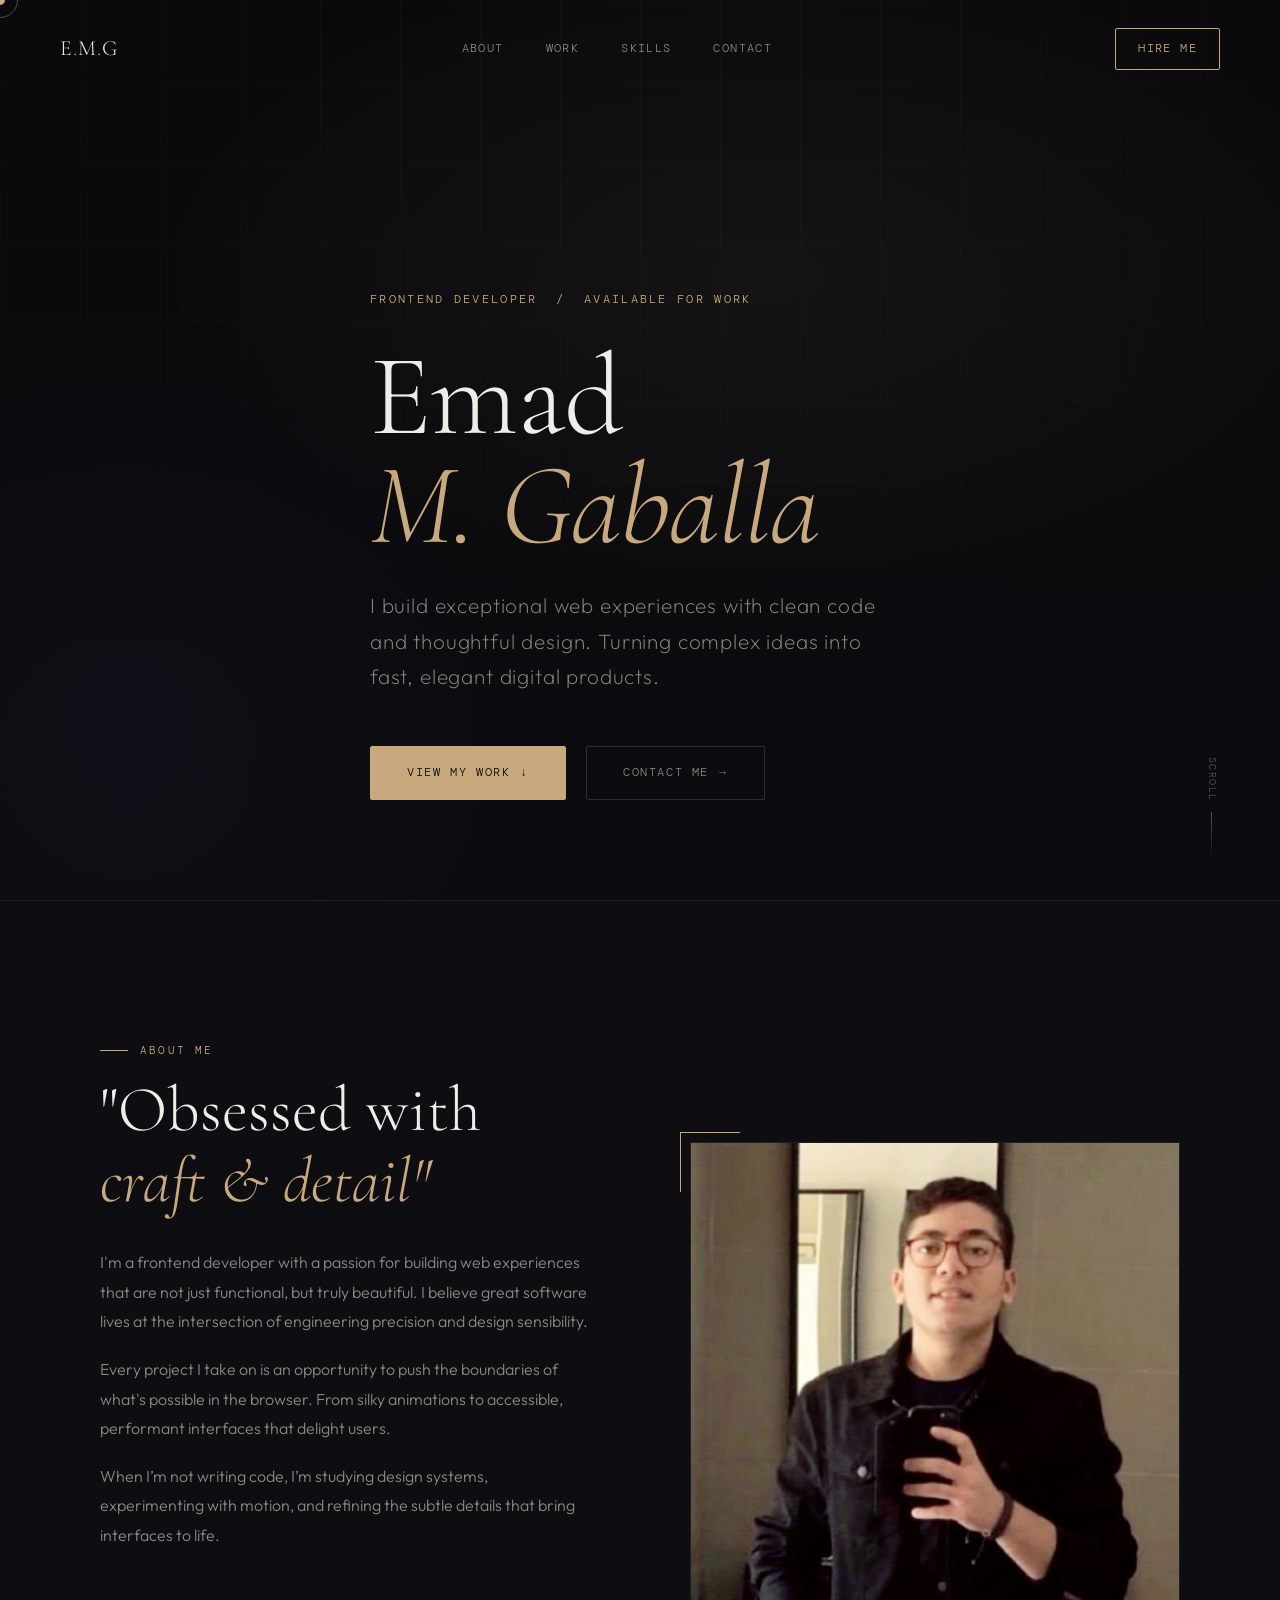
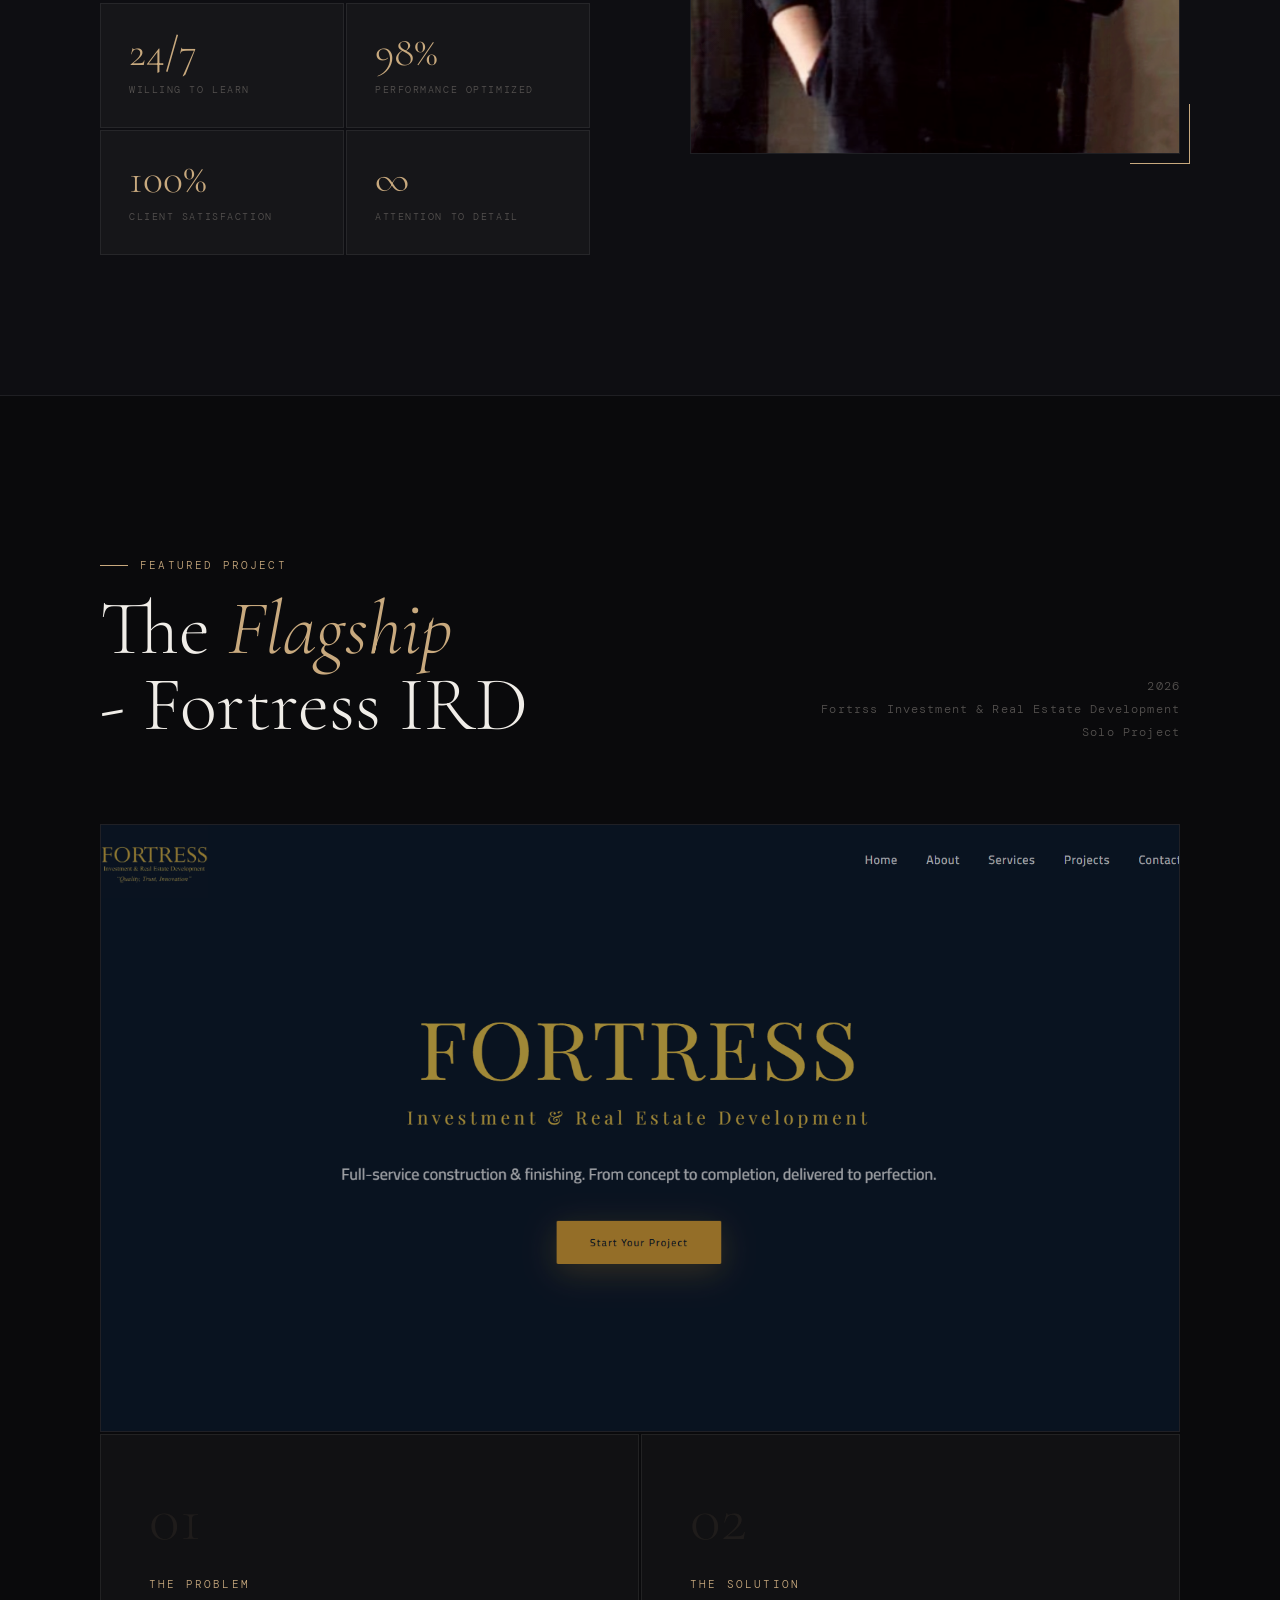
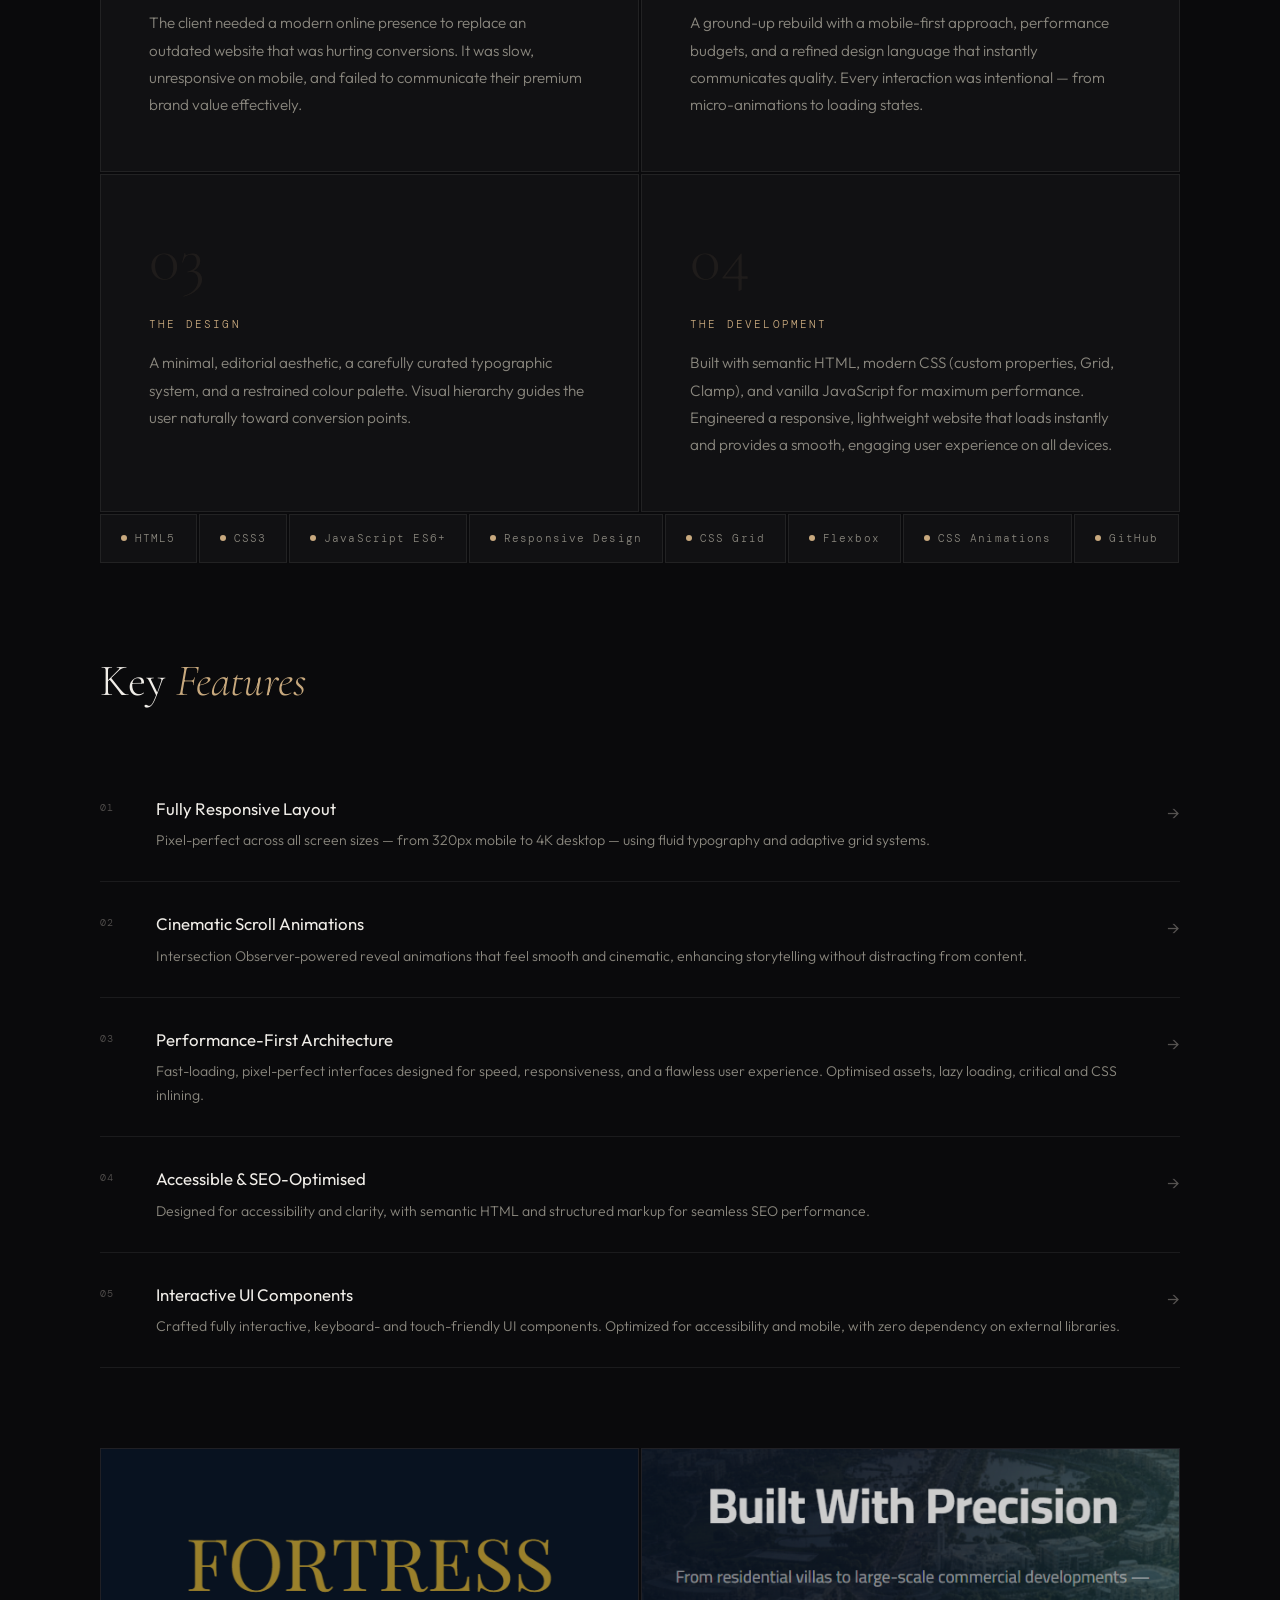
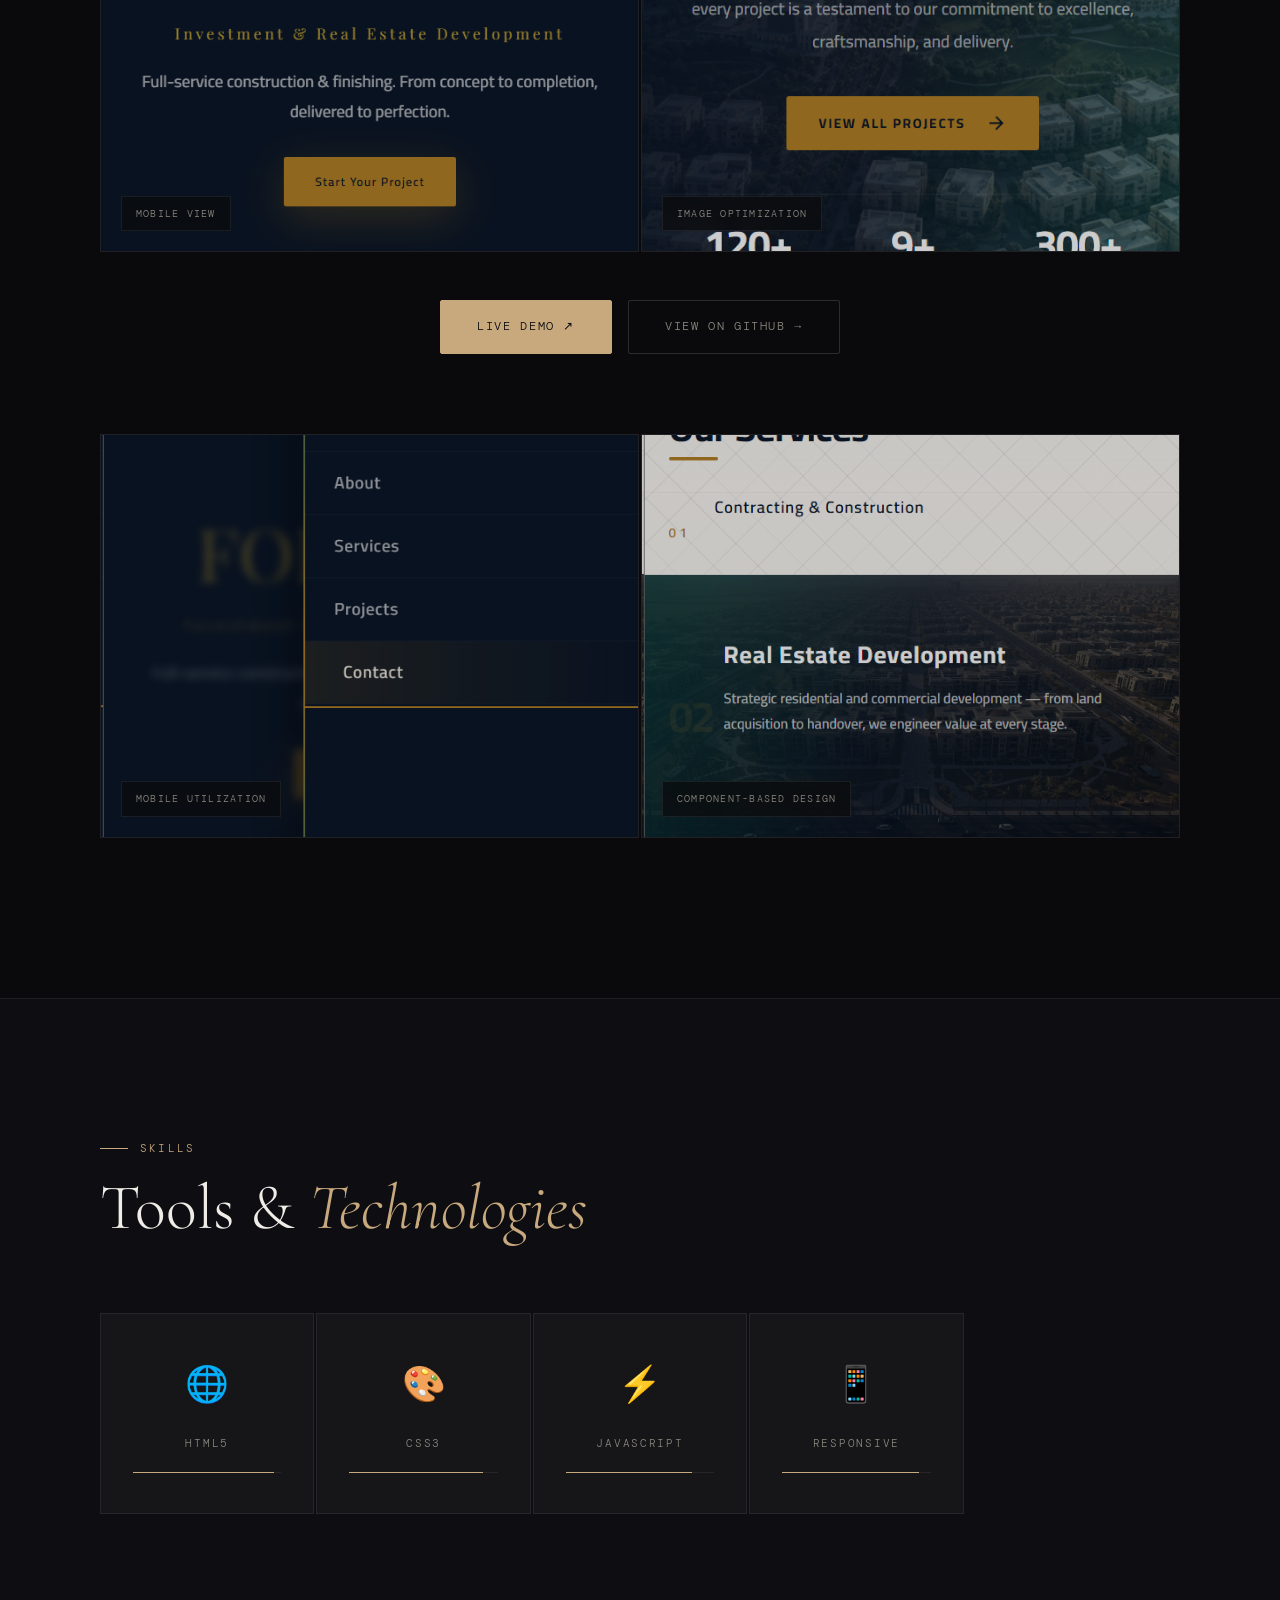
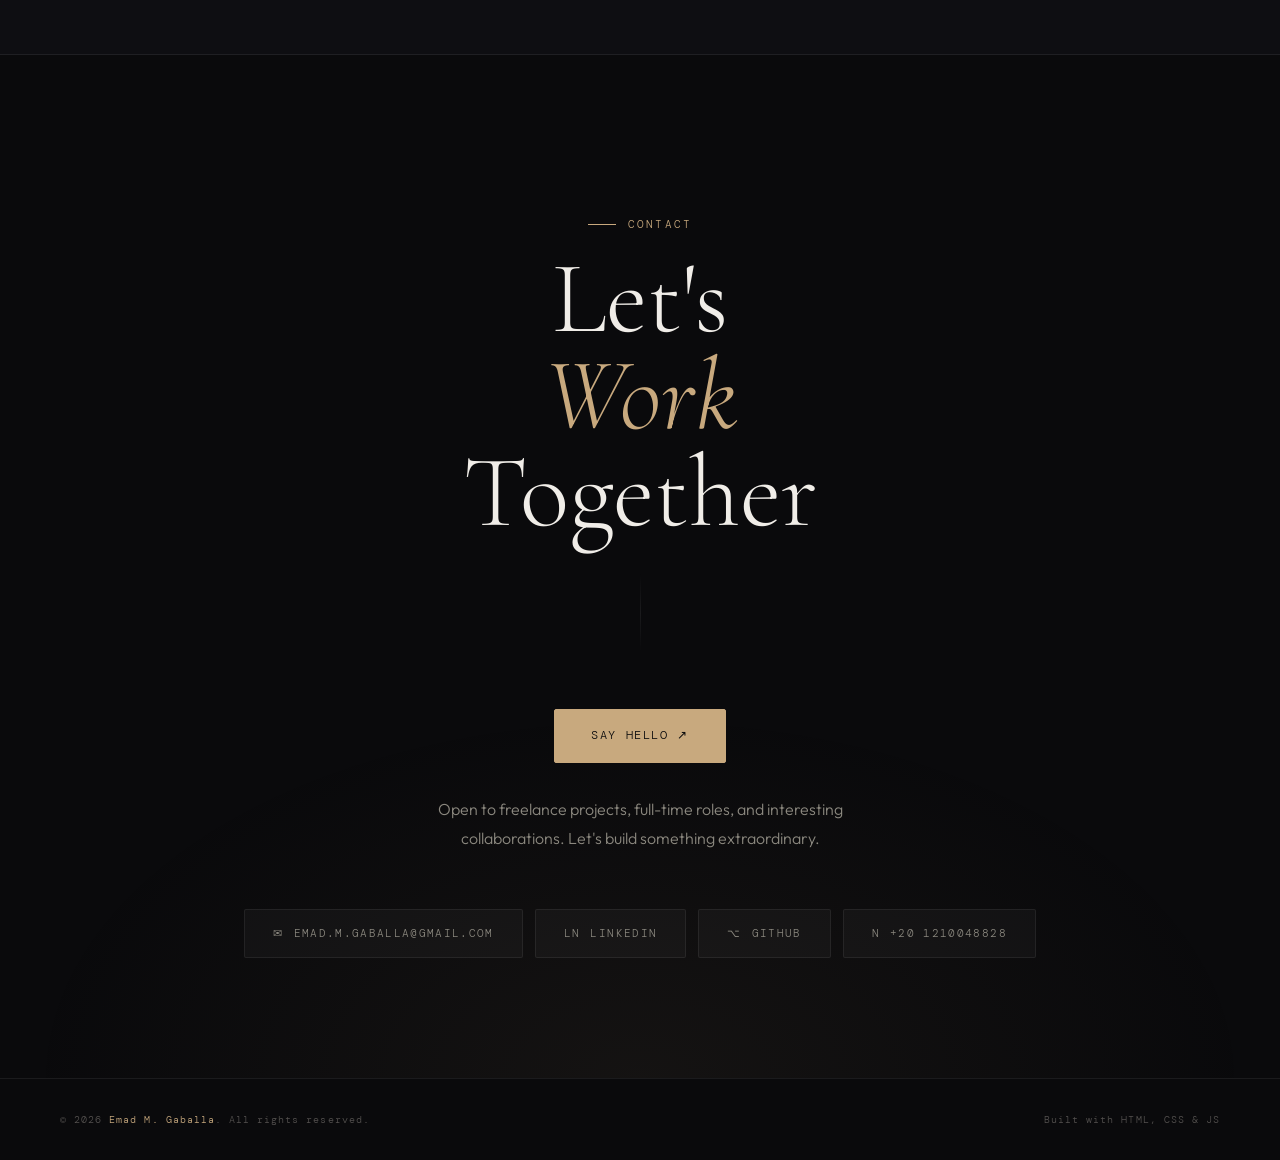
==== index.html @ 2d79dbbb "Add files via upload" ====
<!DOCTYPE html>
<html lang="en">

<head>
  <meta charset="UTF-8">
  <meta name="viewport" content="width=device-width, initial-scale=1.0">
  <meta name="description"
    content="Emad M. Gaballa – Frontend Developer crafting premium web experiences with elegant code and cinematic design.">
  <meta name="keywords" content="frontend developer, web developer, portfolio, HTML, CSS, JavaScript">
  <title>Emad M. Gaballa — Frontend Developer</title>







  <!-- Favicon -->
  <link rel="icon" href="photos/favicon/favicon.ico" sizes="any">

  <link rel="icon" type="image/png" sizes="32x32" href="photos/favicon/favicon-32x32.png">
  <link rel="icon" type="image/png" sizes="16x16" href="photos/favicon/favicon-16x16.png">

  <link rel="apple-touch-icon" sizes="180x180" href="photos/favicon/apple-touch-icon.png">

  <link rel="manifest" href="photos/favicon/site.webmanifest">

  <!-- Android Chrome -->
  <link rel="icon" type="image/png" sizes="192x192" href="photos/favicon/android-chrome-192x192.png">
  <link rel="icon" type="image/png" sizes="512x512" href="photos/favicon/android-chrome-512x512.png">











  <link rel="preconnect" href="https://fonts.googleapis.com">
  <link rel="preconnect" href="https://fonts.gstatic.com" crossorigin>
  <link
    href="https://fonts.googleapis.com/css2?family=Cormorant+Garamond:ital,wght@0,300;0,400;0,600;1,300&family=DM+Mono:wght@300;400&family=Outfit:wght@200;300;400;500&display=swap"
    rel="stylesheet">
  <link rel="stylesheet" href="style.css">
</head>

<body>

  <!-- Custom cursor -->
  <div id="cursor"></div>
  <div id="cursor-ring"></div>

  <!-- ============================================================
     NAVIGATION
     ============================================================ -->
  <nav id="nav">
    <!-- ── EDIT: Change "AM" and "Alex Morgan" to your initials/name ── -->
    <a href="#hero" class="nav-logo">E<span>.</span>M<span>.</span>G</a>

    <div class="nav-links">
      <a href="#about">About</a>
      <a href="#project">Work</a>
      <a href="#skills">Skills</a>
      <a href="#contact">Contact</a>
    </div>

    <!-- ── EDIT: Change email ── -->
    <a href="https://wa.me/201210048828" target="_blank" class="nav-cta">Hire Me</a>

    <div class="hamburger" id="hamburger" aria-label="Menu">
      <span></span><span></span>
    </div>
  </nav>

  <!-- Mobile menu -->
  <div class="mobile-menu" id="mobile-menu">
    <a href="#about" onclick="closeMobile()">About</a>
    <a href="#project" onclick="closeMobile()">Work</a>
    <a href="#skills" onclick="closeMobile()">Skills</a>
    <a href="#contact" onclick="closeMobile()">Contact</a>
  </div>

  <!-- ============================================================
     HERO
     ============================================================ -->
  <section id="hero">
    <div class="hero-bg"></div>
    <div class="hero-grid"></div>

    <div class="container hero-content">
      <!-- ── EDIT: Change hero tag ── -->
      <p class="hero-tag">Frontend Developer &nbsp;/&nbsp; Available for work</p>

      <!-- ── EDIT: Change your name below ── -->
      <h1 class="hero-name">
        Emad<br><em>M. Gaballa</em>
      </h1>

      <!-- ── EDIT: Change your tagline ── -->
      <p class="hero-role">
        I build exceptional web experiences with clean code and thoughtful design. Turning complex ideas into fast,
        elegant digital products. </p>

      <div class="hero-ctas">
        <a href="#project" class="btn-primary">
          <span>View My Work</span>
          <span>↓</span>
        </a>
        <a href="#contact" class="btn-secondary">
          <span>Contact Me</span>
          <span>→</span>
        </a>
      </div>
    </div>

    <div class="hero-scroll">Scroll</div>
  </section>

  <!-- ============================================================
     ABOUT
     ============================================================ -->
  <section id="about">
    <div class="container">
      <div class="about-grid">

        <!-- Left: text -->
        <div>
          <div class="section-label reveal">About Me</div>
          <h2 class="about-heading reveal reveal-delay-1">
            "Obsessed with<br><em>craft &amp; detail"</em>
          </h2>
          <div class="about-body reveal reveal-delay-2">
            <!-- ── EDIT: Replace with your bio ── -->
            <p>
              I'm a frontend developer with a passion for building web experiences that are not just functional, but
              truly beautiful. I believe great software lives at the intersection of engineering precision and design
              sensibility.
            </p>
            <p>
              Every project I take on is an opportunity to push the boundaries of what's possible in the browser. From
              silky animations to accessible, performant interfaces that delight users.
            </p>
            <p>
              When I’m not writing code, I’m studying design systems, experimenting with motion, and refining the subtle
              details that bring interfaces to life.
            </p>
          </div>

          <!-- ── EDIT: Update your stats ── -->
          <div class="about-stats reveal reveal-delay-3">
            <div class="stat-card">
              <div class="stat-num">24/7</div>
              <div class="stat-label">Willing To Learn</div>
            </div>
            <div class="stat-card">
              <div class="stat-num">98%</div>
              <div class="stat-label">Performance Optimized</div>
            </div>
            <div class="stat-card">
              <div class="stat-num">100%</div>
              <div class="stat-label">Client Satisfaction</div>
            </div>
            <div class="stat-card">
              <div class="stat-num">∞</div>
              <div class="stat-label">Attention to Detail</div>
            </div>
          </div>
        </div>

        <!-- Right: image -->
        <div class="about-visual reveal-right">
          <div class="about-image-wrap">
            <!-- ── EDIT: Replace with your real photo path ── -->
            <!-- Option A: use a photo file  → src="images/your-photo.jpg" -->
            <!-- Option B: use a URL         → src="https://..." -->
            <img src="photos/1.png" alt="Alex Morgan — Frontend Developer" loading="lazy">
          </div>
          <div class="about-corner tl"></div>
          <div class="about-corner br"></div>
        </div>

      </div>
    </div>
  </section>

  <!-- ============================================================
     FEATURED PROJECT
     ============================================================ -->
  <section id="project">
    <div class="container">

      <div class="project-intro">
        <div class="project-intro-text">
          <div class="section-label reveal">Featured Project</div>
          <h2 class="project-heading reveal reveal-delay-1">
            The <em>Flagship</em><br>- Fortress IRD
          </h2>
        </div>
        <div class="project-intro-meta reveal reveal-delay-2">
          <!-- ── EDIT: Update year / type ── -->
          <div>2026</div>
          <div>Fortrss Investment &amp; Real Estate Development</div>
          <div>Solo Project</div>
        </div>
      </div>

      <!-- Main screenshot -->
      <div class="project-hero reveal">
        <!-- ── EDIT: Replace with your main project screenshot ── -->
        <img src="photos/2.png" alt="Project screenshot — main view" loading="lazy">
        <div class="project-overlay">
          <div class="project-overlay-links">
            <!-- ── EDIT: Replace # with real URLs ── -->
            <a href="https://emadgaballa.github.io/Fortress-IRD/" class="overlay-btn accent" target="_blank"
              rel="noopener">Live Demo ↗</a>
            <a href="https://github.com/EmadGaballa/Fortress-IRD.git" class="overlay-btn" target="_blank"
              rel="noopener">GitHub →</a>
          </div>
        </div>
      </div>

      <!-- Case study cards -->
      <div class="case-grid">
        <div class="case-card reveal">
          <div class="case-number">01</div>
          <div class="case-title">The Problem</div>
          <!-- ── EDIT: Replace with real problem description ── -->
          <p class="case-text">
            The client needed a modern online presence to replace an outdated website that was hurting conversions. It
            was slow, unresponsive on mobile, and failed to communicate their premium brand value effectively.
          </p>
        </div>
        <div class="case-card reveal reveal-delay-1">
          <div class="case-number">02</div>
          <div class="case-title">The Solution</div>
          <!-- ── EDIT: Replace with real solution description ── -->
          <p class="case-text">
            A ground-up rebuild with a mobile-first approach, performance budgets, and a refined design language that
            instantly communicates quality. Every interaction was intentional — from micro-animations to loading states.
          </p>
        </div>
        <div class="case-card reveal reveal-delay-1">
          <div class="case-number">03</div>
          <div class="case-title">The Design</div>
          <!-- ── EDIT: Replace with real design description ── -->
          <p class="case-text">
            A minimal, editorial aesthetic, a carefully curated typographic system, and a
            restrained colour palette. Visual hierarchy guides the user naturally toward conversion points.
          </p>
        </div>
        <div class="case-card reveal reveal-delay-2">
          <div class="case-number">04</div>
          <div class="case-title">The Development</div>
          <!-- ── EDIT: Replace with real dev description ── -->
          <p class="case-text">
            Built with semantic HTML, modern CSS (custom properties, Grid, Clamp), and vanilla JavaScript for maximum
            performance. Engineered a responsive, lightweight website that loads instantly and provides a smooth,
            engaging user experience on all devices.
          </p>
        </div>
      </div>

      <!-- Tech stack -->
      <div class="tech-row reveal" style="margin-top:2px;">
        <!-- ── EDIT: Add / remove tech tags as needed ── -->
        <div class="tech-tag"><span class="tech-dot"></span>HTML5</div>
        <div class="tech-tag"><span class="tech-dot"></span>CSS3</div>
        <div class="tech-tag"><span class="tech-dot"></span>JavaScript ES6+</div>
        <div class="tech-tag"><span class="tech-dot"></span>Responsive Design</div>
        <div class="tech-tag"><span class="tech-dot"></span>CSS Grid</div>
        <div class="tech-tag"><span class="tech-dot"></span>Flexbox</div>
        <div class="tech-tag"><span class="tech-dot"></span>CSS Animations</div>
        <div class="tech-tag"><span class="tech-dot"></span>GitHub</div>
      </div>

      <!-- Features list -->
      <div style="margin-top:80px;">
        <h3 class="features-heading reveal">
          Key <em>Features</em>
        </h3>
        <ul class="features-list">
          <!-- ── EDIT: Replace features with your project's real features ── -->
          <li class="feature-item reveal">
            <span class="feature-num">01</span>
            <div>
              <div class="feature-name">Fully Responsive Layout</div>
              <div class="feature-desc">Pixel-perfect across all screen sizes — from 320px mobile to 4K desktop — using
                fluid typography and adaptive grid systems.</div>
            </div>
            <span class="feature-arrow">→</span>
          </li>
          <li class="feature-item reveal reveal-delay-1">
            <span class="feature-num">02</span>
            <div>
              <div class="feature-name">Cinematic Scroll Animations</div>
              <div class="feature-desc">Intersection Observer-powered reveal animations that feel smooth and cinematic,
                enhancing storytelling without distracting from content.</div>
            </div>
            <span class="feature-arrow">→</span>
          </li>
          <li class="feature-item reveal reveal-delay-2">
            <span class="feature-num">03</span>
            <div>
              <div class="feature-name">Performance-First Architecture</div>
              <div class="feature-desc">Fast-loading, pixel-perfect interfaces designed for speed, responsiveness, and a
                flawless user experience. Optimised assets, lazy loading, critical
                and CSS inlining.</div>
            </div>
            <span class="feature-arrow">→</span>
          </li>
          <li class="feature-item reveal reveal-delay-3">
            <span class="feature-num">04</span>
            <div>
              <div class="feature-name">Accessible &amp; SEO-Optimised</div>
              <div class="feature-desc">Designed for accessibility and clarity, with semantic HTML and structured markup
                for seamless SEO performance.</div>
            </div>
            <span class="feature-arrow">→</span>
          </li>
          <li class="feature-item reveal reveal-delay-4">
            <span class="feature-num">05</span>
            <div>
              <div class="feature-name">Interactive UI Components</div>
              <div class="feature-desc">Crafted fully interactive, keyboard- and touch-friendly UI components. Optimized
                for accessibility and mobile, with zero dependency on external libraries.</div>
            </div>
            <span class="feature-arrow">→</span>
          </li>
        </ul>
      </div>

      <!-- Sub-screenshots -->
      <div class="screenshots-row">
        <div class="screenshot-card reveal reveal-delay-1">
          <!-- ── EDIT: Replace with real detail screenshot (e.g. mobile view) ── -->
          <img src="photos/6.png" alt="Mobile responsive view" loading="lazy">
          <div class="screenshot-label">Mobile View</div>
        </div>
        <div class="screenshot-card reveal reveal-delay-2">
          <!-- ── EDIT: Replace with real detail screenshot (e.g. component view) ── -->
          <img src="photos/9.png" alt="UI components detail" loading="lazy">
          <div class="screenshot-label">Image Optimization</div>
        </div>
      </div>
      <!-- CTA links -->
      <div style="display:flex;gap:16px;margin-top:48px;justify-content:center;" class="reveal">
        <!-- ── EDIT: Replace # with real project URLs ── -->
        <a href="https://emadgaballa.github.io/Fortress-IRD/" class="btn-primary" target="_blank" rel="noopener">Live
          Demo ↗</a>
        <a href="https://github.com/EmadGaballa/Fortress-IRD.git" class="btn-secondary" target="_blank"
          rel="noopener">View on GitHub →</a>
      </div>

      <!-- Sub-screenshots -->
      <div class="screenshots-row">
        <div class="screenshot-card reveal reveal-delay-1">
          <!-- ── EDIT: Replace with real detail screenshot (e.g. mobile view) ── -->
          <img src="photos/8.png" alt="Mobile responsive view" loading="lazy">
          <div class="screenshot-label">Mobile Utilization</div>
        </div>
        <div class="screenshot-card reveal reveal-delay-2">
          <!-- ── EDIT: Replace with real detail screenshot (e.g. component view) ── -->
          <img src="photos/7.png" alt="UI components detail" loading="lazy">
          <div class="screenshot-label">Component-Based Design</div>
        </div>
      </div>



    </div>
  </section>

  <!-- ============================================================
     SKILLS
     ============================================================ -->
  <section id="skills">
    <div class="container">
      <div class="skills-header">
        <div>
          <div class="section-label reveal">Skills</div>
          <h2 class="skills-heading reveal reveal-delay-1">
            Tools &amp; <em>Technologies</em>
          </h2>
        </div>
      </div>

      <div class="skills-grid">
        <!-- ── EDIT: Add/remove/rename skill cards. Update data-level (0-100) ── -->
        <div class="skill-card reveal" data-level="95">
          <div class="skill-icon">🌐</div>
          <div class="skill-name">HTML5</div>
          <div class="skill-bar-wrap">
            <div class="skill-bar" style="width:0%"></div>
          </div>
        </div>
        <div class="skill-card reveal reveal-delay-1" data-level="90">
          <div class="skill-icon">🎨</div>
          <div class="skill-name">CSS3</div>
          <div class="skill-bar-wrap">
            <div class="skill-bar" style="width:0%"></div>
          </div>
        </div>
        <div class="skill-card reveal reveal-delay-2" data-level="85">
          <div class="skill-icon">⚡</div>
          <div class="skill-name">JavaScript</div>
          <div class="skill-bar-wrap">
            <div class="skill-bar" style="width:0%"></div>
          </div>
        </div>
        <div class="skill-card reveal reveal-delay-3" data-level="92">
          <div class="skill-icon">📱</div>
          <div class="skill-name">Responsive</div>
          <div class="skill-bar-wrap">
            <div class="skill-bar" style="width:0%"></div>
          </div>
        </div>

      </div>

    </div>
  </section>

  <!-- ============================================================
     CONTACT
     ============================================================ -->
  <section id="contact">
    <div class="contact-bg"></div>
    <div class="container">
      <div class="section-label contact-label reveal">Contact</div>
      <h2 class="contact-heading reveal reveal-delay-1">
        Let's<br><em>Work</em><br>Together
      </h2>

      <div class="contact-divider reveal reveal-delay-2"></div>

      <!-- ── EDIT: Change email to yours ── -->
      <a href="https://wa.me/201210048828" target="_blank" class="btn-primary reveal reveal-delay-2"
        style="display:inline-flex;">
        Say Hello ↗
      </a>

      <p class="contact-sub reveal reveal-delay-3" style="margin-top:32px;">
        Open to freelance projects, full-time roles, and interesting collaborations. Let's build something
        extraordinary.
      </p>

      <div class="contact-links reveal reveal-delay-3">
        <!-- ── EDIT: Replace # and email with your real links ── -->
        <a href="https://mail.google.com/mail/?view=cm&fs=1&to=emad.m.gaballa@gmail.com" target="_blank"
          class="contact-link">
          <span>✉</span> emad.m.gaballa@gmail.com
        </a>
        <a href="https://www.linkedin.com/in/emadgaballa/" class="contact-link" target="_blank" rel="noopener">
          <span>ln</span> LinkedIn
        </a>
        <a href="https://github.com/EmadGaballa" class="contact-link" target="_blank" rel="noopener">
          <span>⌥</span> GitHub
        </a>
        <a href="tel:+201210048828" class="contact-link" target="_blank" rel="noopener">
          <span>N</span> +20 1210048828
        </a>
      </div>
    </div>
  </section>

  <!-- ============================================================
     FOOTER
     ============================================================ -->
  <footer>
    <!-- ── EDIT: Change name and year ── -->
    <p class="footer-copy">© 2026 <span><a href="https://www.linkedin.com/in/emadgaballa/" target="_blank">Emad M.
          Gaballa</a></span>. All rights reserved.</p>
    <p class="footer-built">Built with HTML, CSS &amp; JS</p>
  </footer>

  <!-- ============================================================
     JAVASCRIPT
     ============================================================ -->
  <script src="script.js"></script>
</body>

</html>
---- style.css ----
/* ============================================================
   DESIGN TOKENS — Edit these to restyle the entire site
   ============================================================ */
:root {
  --bg:          #0a0a0c;
  --bg-2:        #0e0e12;
  --bg-card:     rgba(255,255,255,0.03);
  --border:      rgba(255,255,255,0.07);
  --border-glow: rgba(255,255,255,0.14);
  --accent:      #c8a97e;       /* warm gold */
  --accent-dim:  rgba(200,169,126,0.15);
  --accent-glow: rgba(200,169,126,0.08);
  --text-1:      #f0ede8;
  --text-2:      #8b887f;
  --text-3:      #555250;
  --font-serif:  'Cormorant Garamond', Georgia, serif;
  --font-sans:   'Outfit', sans-serif;
  --font-mono:   'DM Mono', monospace;
  --ease:        cubic-bezier(0.25, 0.1, 0.25, 1);
  --ease-out:    cubic-bezier(0.0, 0.0, 0.2, 1);
  --ease-spring: cubic-bezier(0.34, 1.56, 0.64, 1);
}

/* ============================================================
   RESET & BASE
   ============================================================ */
*, *::before, *::after { box-sizing: border-box; margin: 0; padding: 0; }
html { scroll-behavior: smooth; font-size: 16px; }
body {
  background: var(--bg);
  color: var(--text-1);
  font-family: var(--font-sans);
  font-weight: 300;
  line-height: 1.7;
  overflow-x: hidden;
  cursor: none;
}
img { display: block; max-width: 100%; }
a { color: inherit; text-decoration: none; }
::selection { background: var(--accent); color: var(--bg); }

/* ============================================================
   CUSTOM CURSOR
   ============================================================ */
#cursor {
  position: fixed; z-index: 9999;
  width: 10px; height: 10px;
  background: var(--accent);
  border-radius: 50%;
  pointer-events: none;
  transform: translate(-50%, -50%);
  transition: transform 0.08s var(--ease), width 0.3s var(--ease-spring), height 0.3s var(--ease-spring), opacity 0.3s;
  mix-blend-mode: screen;
}
#cursor-ring {
  position: fixed; z-index: 9998;
  width: 36px; height: 36px;
  border: 1px solid rgba(200,169,126,0.4);
  border-radius: 50%;
  pointer-events: none;
  transform: translate(-50%, -50%);
  transition: transform 0.25s var(--ease), width 0.4s var(--ease-spring), height 0.4s var(--ease-spring), opacity 0.3s;
}
body:hover #cursor { opacity: 1; }
body .cursor-expand #cursor { width: 48px; height: 48px; opacity: 0.15; }
body .cursor-expand #cursor-ring { width: 12px; height: 12px; opacity: 0; }

/* ============================================================
   SCROLLBAR
   ============================================================ */
::-webkit-scrollbar { width: 3px; }
::-webkit-scrollbar-track { background: var(--bg); }
::-webkit-scrollbar-thumb { background: var(--accent); border-radius: 2px; }

/* ============================================================
   NOISE TEXTURE OVERLAY
   ============================================================ */
body::before {
  content: '';
  position: fixed; inset: 0; z-index: 0;
  background-image: url("data:image/svg+xml,%3Csvg viewBox='0 0 256 256' xmlns='http://www.w3.org/2000/svg'%3E%3Cfilter id='noise'%3E%3CfeTurbulence type='fractalNoise' baseFrequency='0.9' numOctaves='4' stitchTiles='stitch'/%3E%3C/filter%3E%3Crect width='100%25' height='100%25' filter='url(%23noise)' opacity='0.035'/%3E%3C/svg%3E");
  pointer-events: none;
  opacity: 0.6;
}

/* ============================================================
   NAV
   ============================================================ */
nav {
  position: fixed; top: 0; left: 0; right: 0; z-index: 100;
  display: flex; align-items: center; justify-content: space-between;
  padding: 28px 60px;
  transition: background 0.4s var(--ease), backdrop-filter 0.4s, padding 0.4s;
}
nav.scrolled {
  background: rgba(10,10,12,0.85);
  backdrop-filter: blur(20px) saturate(1.2);
  padding: 18px 60px;
  border-bottom: 1px solid var(--border);
}
.nav-logo {
  font-family: var(--font-serif);
  font-size: 1.35rem;
  font-weight: 300;
  letter-spacing: 0.05em;
  color: var(--text-1);
}
.nav-logo span { color: var(--accent); }
.nav-links { display: flex; gap: 42px; }
.nav-links a {
  font-family: var(--font-mono);
  font-size: 0.72rem;
  letter-spacing: 0.12em;
  text-transform: uppercase;
  color: var(--text-2);
  transition: color 0.3s;
  position: relative;
}
.nav-links a::after {
  content: '';
  position: absolute; bottom: -3px; left: 0; right: 100%;
  height: 1px; background: var(--accent);
  transition: right 0.3s var(--ease);
}
.nav-links a:hover { color: var(--text-1); }
.nav-links a:hover::after { right: 0; }
.nav-cta {
  font-family: var(--font-mono);
  font-size: 0.72rem;
  letter-spacing: 0.12em;
  text-transform: uppercase;
  color: var(--accent);
  border: 1px solid var(--accent);
  padding: 10px 22px;
  border-radius: 2px;
  transition: background 0.3s, color 0.3s;
}
.nav-cta:hover { background: var(--accent); color: var(--bg); }

/* hamburger */
.hamburger { display: none; flex-direction: column; gap: 5px; cursor: pointer; z-index: 200; }
.hamburger span { display: block; width: 24px; height: 1px; background: var(--text-1); transition: all 0.35s var(--ease); }
.mobile-menu {
  display: none;
  position: fixed; inset: 0; z-index: 150;
  background: rgba(10,10,12,0.97);
  backdrop-filter: blur(30px);
  flex-direction: column; align-items: center; justify-content: center; gap: 40px;
  opacity: 0; pointer-events: none;
  transition: opacity 0.4s;
}
.mobile-menu.open { opacity: 1; pointer-events: all; }
.mobile-menu a { font-family: var(--font-serif); font-size: 2.5rem; font-weight: 300; color: var(--text-1); transition: color 0.3s; }
.mobile-menu a:hover { color: var(--accent); }

/* ============================================================
   SECTION SHARED
   ============================================================ */
section { position: relative; z-index: 1; }
.section-label {
  font-family: var(--font-mono);
  font-size: 0.68rem;
  letter-spacing: 0.2em;
  text-transform: uppercase;
  color: var(--accent);
  margin-bottom: 16px;
  display: flex; align-items: center; gap: 12px;
}
.section-label::before {
  content: '';
  width: 28px; height: 1px;
  background: var(--accent);
  display: inline-block;
}
.container { max-width: 1200px; margin: 0 auto; padding: 0 60px; }
@media (max-width: 768px) { .container { padding: 0 24px; } }

/* ============================================================
   HERO
   ============================================================ */
#hero {
  min-height: 100vh;
  display: flex; flex-direction: column; justify-content: flex-end;
  padding-bottom: 100px;
  overflow: hidden;
  position: relative;
}
.hero-bg {
  position: absolute; inset: 0;
  background:
    radial-gradient(ellipse 80% 60% at 60% 30%, rgba(200,169,126,0.06) 0%, transparent 60%),
    radial-gradient(ellipse 60% 80% at 10% 80%, rgba(100,80,200,0.04) 0%, transparent 50%),
    linear-gradient(180deg, var(--bg) 0%, #0c0c10 100%);
}
/* Animated grid lines */
.hero-grid {
  position: absolute; inset: 0;
  background-image:
    linear-gradient(rgba(255,255,255,0.025) 1px, transparent 1px),
    linear-gradient(90deg, rgba(255,255,255,0.025) 1px, transparent 1px);
  background-size: 80px 80px;
  mask-image: radial-gradient(ellipse 80% 80% at 50% 0%, black 30%, transparent 100%);
  animation: grid-drift 25s linear infinite;
}
@keyframes grid-drift {
  from { transform: translateY(0); }
  to   { transform: translateY(80px); }
}
.hero-content { position: relative; z-index: 2; }
.hero-tag {
  font-family: var(--font-mono);
  font-size: 0.72rem;
  letter-spacing: 0.2em;
  text-transform: uppercase;
  color: var(--accent);
  margin-top: 100px;
  margin-bottom: 32px;
  opacity: 0;
  transform: translateY(16px);
  animation: rise 0.8s var(--ease-out) 0.3s forwards;
}
.hero-name {
  font-family: var(--font-serif);
  font-size: clamp(3.8rem, 9vw, 9rem);
  font-weight: 300;
  line-height: 0.95;
  letter-spacing: -0.01em;
  color: var(--text-1);
  opacity: 0;
  transform: translateY(24px);
  animation: rise 1s var(--ease-out) 0.5s forwards;
}
.hero-name em { font-style: italic; color: var(--accent); }
.hero-role {
  margin-top: 28px;
  font-family: var(--font-sans);
  font-size: clamp(1rem, 2vw, 1.3rem);
  font-weight: 200;
  color: var(--text-2);
  letter-spacing: 0.04em;
  max-width: 540px;
  opacity: 0;
  transform: translateY(16px);
  animation: rise 0.9s var(--ease-out) 0.75s forwards;
}
.hero-ctas {
  margin-top: 52px;
  display: flex; gap: 20px; flex-wrap: wrap;
  opacity: 0;
  animation: rise 0.9s var(--ease-out) 1s forwards;
}
.btn-primary {
  display: inline-flex; align-items: center; gap: 10px;
  padding: 16px 36px;
  background: var(--accent);
  color: var(--bg);
  font-family: var(--font-mono);
  font-size: 0.72rem;
  letter-spacing: 0.14em;
  text-transform: uppercase;
  border-radius: 2px;
  border: 1px solid var(--accent);
  cursor: pointer;
  transition: background 0.3s, transform 0.3s var(--ease-spring), box-shadow 0.3s;
}
.btn-primary:hover {
  background: transparent;
  color: var(--accent);
  transform: translateY(-2px);
  box-shadow: 0 12px 40px rgba(200,169,126,0.2);
}
.btn-secondary {
  display: inline-flex; align-items: center; gap: 10px;
  padding: 16px 36px;
  background: transparent;
  color: var(--text-2);
  font-family: var(--font-mono);
  font-size: 0.72rem;
  letter-spacing: 0.14em;
  text-transform: uppercase;
  border-radius: 2px;
  border: 1px solid var(--border-glow);
  cursor: pointer;
  transition: border-color 0.3s, color 0.3s, transform 0.3s var(--ease-spring);
}
.btn-secondary:hover {
  border-color: var(--text-2);
  color: var(--text-1);
  transform: translateY(-2px);
}
.hero-scroll {
  position: absolute; bottom: 40px; right: 60px;
  display: flex; align-items: center; gap: 10px;
  font-family: var(--font-mono); font-size: 0.62rem;
  letter-spacing: 0.15em; text-transform: uppercase;
  color: var(--text-3);
  writing-mode: vertical-rl;
  opacity: 0;
  animation: rise 0.8s var(--ease-out) 1.4s forwards;
}
.hero-scroll::after {
  content: '';
  width: 1px; height: 48px;
  background: linear-gradient(var(--text-3), transparent);
  animation: scroll-line 2s ease-in-out infinite;
}
@keyframes scroll-line {
  0%,100% { opacity: 0.3; transform: scaleY(1); }
  50%      { opacity: 1;   transform: scaleY(0.7); }
}

/* ============================================================
   ABOUT
   ============================================================ */
#about {
  padding: 140px 0;
  background: var(--bg-2);
  border-top: 1px solid var(--border);
  border-bottom: 1px solid var(--border);
}
.about-grid {
  display: grid;
  grid-template-columns: 1fr 1fr;
  gap: 100px;
  align-items: center;
}
.about-heading {
  font-family: var(--font-serif);
  font-size: clamp(2.4rem, 5vw, 4.2rem);
  font-weight: 300;
  line-height: 1.1;
  color: var(--text-1);
  margin-bottom: 32px;
}
.about-heading em { font-style: italic; color: var(--accent); }
.about-body { font-size: 1rem; font-weight: 300; color: var(--text-2); line-height: 1.85; }
.about-body p + p { margin-top: 18px; }
.about-stats {
  display: grid;
  grid-template-columns: 1fr 1fr;
  gap: 2px;
  margin-top: 52px;
}
.stat-card {
  background: var(--bg-card);
  border: 1px solid var(--border);
  padding: 28px;
  transition: border-color 0.3s, background 0.3s;
}
.stat-card:hover { border-color: var(--border-glow); background: rgba(200,169,126,0.03); }
.stat-num {
  font-family: var(--font-serif);
  font-size: 2.6rem;
  font-weight: 300;
  color: var(--accent);
  line-height: 1;
}
.stat-label {
  font-family: var(--font-mono);
  font-size: 0.65rem;
  letter-spacing: 0.15em;
  text-transform: uppercase;
  color: var(--text-3);
  margin-top: 8px;
}
.about-visual {
  position: relative;
}
.about-image-wrap {
  position: relative;
  aspect-ratio: 4/5;
  overflow: hidden;
  border: 1px solid var(--border);
}
/* ── ABOUT PHOTO placeholder — replace src with your real photo ── */
.about-image-wrap img {
  width: 100%; height: 100%;
  object-fit: cover;
  filter: grayscale(20%) contrast(1.05);
  transition: transform 0.8s var(--ease), filter 0.6s;
}
.about-image-wrap:hover img { transform: scale(1.03); filter: grayscale(0%) contrast(1.05); }
.about-image-wrap::after {
  content: '';
  position: absolute; inset: 0;
  background: linear-gradient(135deg, rgba(200,169,126,0.08) 0%, transparent 50%);
  pointer-events: none;
}
.about-corner {
  position: absolute;
  width: 60px; height: 60px;
  border-color: var(--accent);
  border-style: solid;
  border-width: 0;
}
.about-corner.tl { top: -10px; left: -10px; border-top-width: 1px; border-left-width: 1px; }
.about-corner.br { bottom: -10px; right: -10px; border-bottom-width: 1px; border-right-width: 1px; }

/* ============================================================
   FEATURED PROJECT
   ============================================================ */
#project { padding: 160px 0; }
.project-intro {
  display: flex;
  justify-content: space-between;
  align-items: flex-end;
  margin-bottom: 80px;
}
.project-intro-text {}
.project-heading {
  font-family: var(--font-serif);
  font-size: clamp(2.8rem, 6vw, 5.5rem);
  font-weight: 300;
  line-height: 1;
  color: var(--text-1);
}
.project-heading em { font-style: italic; color: var(--accent); }
.project-intro-meta {
  text-align: right;
  font-family: var(--font-mono);
  font-size: 0.72rem;
  letter-spacing: 0.1em;
  color: var(--text-3);
  line-height: 2;
}

/* Big hero preview */
.project-hero {
  position: relative;
  width: 100%;
  aspect-ratio: 16/9;
  overflow: hidden;
  background: #0f0f14;
  border: 1px solid var(--border);
  margin-bottom: 2px;
  cursor: pointer;
  group: true;
}
/* ── PROJECT SCREENSHOT placeholder — replace src with your real screenshot ── */
.project-hero img {
  width: 100%; height: 100%;
  object-fit: cover;
  transition: transform 1s var(--ease), filter 0.6s;
  filter: brightness(0.85) saturate(0.9);
}
.project-hero:hover img { transform: scale(1.04); filter: brightness(1) saturate(1.05); }
.project-overlay {
  position: absolute; inset: 0;
  background: linear-gradient(to top, rgba(10,10,12,0.8) 0%, transparent 40%);
  display: flex; align-items: flex-end;
  padding: 48px;
  opacity: 0;
  transition: opacity 0.4s;
}
.project-hero:hover .project-overlay { opacity: 1; }
.project-overlay-links { display: flex; gap: 14px; }
.overlay-btn {
  display: inline-flex; align-items: center; gap: 8px;
  padding: 12px 24px;
  font-family: var(--font-mono);
  font-size: 0.7rem;
  letter-spacing: 0.12em;
  text-transform: uppercase;
  border-radius: 2px;
  border: 1px solid rgba(255,255,255,0.25);
  background: rgba(10,10,12,0.6);
  backdrop-filter: blur(12px);
  color: var(--text-1);
  cursor: pointer;
  transition: border-color 0.3s, background 0.3s;
}
.overlay-btn:hover { border-color: var(--accent); background: var(--accent-dim); }
.overlay-btn.accent { border-color: var(--accent); background: var(--accent); color: var(--bg); }
.overlay-btn.accent:hover { background: transparent; color: var(--accent); }

/* Case study */
.case-grid {
  display: grid;
  grid-template-columns: 1fr 1fr;
  gap: 2px;
  margin-bottom: 2px;
}
.case-card {
  background: var(--bg-card);
  border: 1px solid var(--border);
  padding: 52px 48px;
  position: relative;
  overflow: hidden;
  transition: border-color 0.4s, background 0.4s;
}
.case-card::before {
  content: '';
  position: absolute; top: 0; left: 0; right: 0; height: 1px;
  background: linear-gradient(90deg, transparent, var(--accent), transparent);
  opacity: 0;
  transition: opacity 0.4s;
}
.case-card:hover { border-color: var(--border-glow); background: rgba(255,255,255,0.02); }
.case-card:hover::before { opacity: 1; }
.case-number {
  font-family: var(--font-serif);
  font-size: 4rem;
  font-weight: 300;
  color: rgba(200,169,126,0.08);
  line-height: 1;
  margin-bottom: 24px;
  transition: color 0.4s;
}
.case-card:hover .case-number { color: rgba(200,169,126,0.15); }
.case-title {
  font-family: var(--font-mono);
  font-size: 0.68rem;
  letter-spacing: 0.2em;
  text-transform: uppercase;
  color: var(--accent);
  margin-bottom: 16px;
}
.case-text {
  font-size: 0.95rem;
  font-weight: 300;
  color: var(--text-2);
  line-height: 1.8;
}

/* Tech stack */
.tech-row {
  display: flex;
  gap: 2px;
  margin-bottom: 80px;
  flex-wrap: wrap;
}
.tech-tag {
  display: flex; align-items: center; gap: 8px;
  padding: 14px 20px;
  background: var(--bg-card);
  border: 1px solid var(--border);
  font-family: var(--font-mono);
  font-size: 0.7rem;
  letter-spacing: 0.1em;
  color: var(--text-2);
  transition: border-color 0.3s, color 0.3s, background 0.3s;
}
.tech-tag:hover { border-color: var(--accent); color: var(--accent); background: var(--accent-glow); }
.tech-dot { width: 6px; height: 6px; border-radius: 50%; background: var(--accent); }

/* Features */
.features-heading {
  font-family: var(--font-serif);
  font-size: clamp(1.8rem, 3.5vw, 3rem);
  font-weight: 300;
  color: var(--text-1);
  margin-bottom: 48px;
}
.features-heading em { font-style: italic; color: var(--accent); }
.features-list { list-style: none; }
.feature-item {
  display: flex; align-items: flex-start; gap: 24px;
  padding: 28px 0;
  border-bottom: 1px solid var(--border);
  transition: padding-left 0.3s var(--ease) !important;
}
.feature-item:hover { padding-left: 8px; }
.feature-num {
  font-family: var(--font-mono);
  font-size: 0.65rem;
  letter-spacing: 0.1em;
  color: var(--text-3);
  min-width: 32px;
  padding-top: 4px;
}
.feature-name {
  font-family: var(--font-sans);
  font-size: 1.05rem;
  font-weight: 400;
  color: var(--text-1);
  margin-bottom: 6px;
}
.feature-desc {
  font-size: 0.88rem;
  color: var(--text-2);
  font-weight: 300;
  line-height: 1.7;
}
.feature-arrow {
  margin-left: auto;
  color: var(--text-3);
  font-size: 1.2rem;
  transition: color 0.3s, transform 0.3s;
  padding-top: 2px;
}
.feature-item:hover .feature-arrow { color: var(--accent); transform: translateX(4px); }

/* Sub screenshots */
.screenshots-row {
  display: grid;
  grid-template-columns: 1fr 1fr;
  gap: 2px;
  margin-top: 80px;
}
.screenshot-card {
  position: relative;
  overflow: hidden;
  aspect-ratio: 4/3;
  border: 1px solid var(--border);
  background: #0f0f14;
}
/* ── SUB-SCREENSHOTS — replace src with real detail screenshots ── */
.screenshot-card img {
  width: 100%; height: 100%;
  object-fit: cover;
  filter: brightness(0.8);
  transition: transform 0.8s var(--ease), filter 0.6s;
}
.screenshot-card:hover img { transform: scale(1.05); filter: brightness(1); }
.screenshot-label {
  position: absolute; bottom: 20px; left: 20px;
  font-family: var(--font-mono);
  font-size: 0.65rem;
  letter-spacing: 0.12em;
  text-transform: uppercase;
  color: var(--text-2);
  background: rgba(10,10,12,0.7);
  backdrop-filter: blur(8px);
  padding: 8px 14px;
  border: 1px solid var(--border);
}

/* ============================================================
   SKILLS
   ============================================================ */
#skills {
  padding: 140px 0;
  background: var(--bg-2);
  border-top: 1px solid var(--border);
  border-bottom: 1px solid var(--border);
}
.skills-header {
  display: flex; align-items: flex-end; justify-content: space-between;
  margin-bottom: 72px;
}
.skills-heading {
  font-family: var(--font-serif);
  font-size: clamp(2.4rem, 5vw, 4.2rem);
  font-weight: 300;
  color: var(--text-1);
  line-height: 1.05;
}
.skills-heading em { font-style: italic; color: var(--accent); }
.skills-grid {
  display: grid;
  grid-template-columns: repeat(5, 1fr);
  gap: 2px;
}
.skill-card {
  background: var(--bg-card);
  border: 1px solid var(--border);
  padding: 40px 32px;
  text-align: center;
  position: relative;
  overflow: hidden;
  cursor: default;
  transition: border-color 0.4s, background 0.4s, transform 0.4s var(--ease-spring);
}
.skill-card::after {
  content: '';
  position: absolute; bottom: 0; left: 0; right: 0; height: 0;
  background: var(--accent-glow);
  transition: height 0.4s var(--ease);
}
.skill-card:hover {
  border-color: var(--accent);
  background: rgba(200,169,126,0.04);
  transform: translateY(-4px);
}
.skill-card:hover::after { height: 100%; }
.skill-icon {
  font-size: 2.2rem;
  margin-bottom: 20px;
  position: relative; z-index: 1;
  transition: transform 0.4s var(--ease-spring);
}
.skill-card:hover .skill-icon { transform: scale(1.15) rotate(-3deg); }
.skill-name {
  font-family: var(--font-mono);
  font-size: 0.68rem;
  letter-spacing: 0.16em;
  text-transform: uppercase;
  color: var(--text-2);
  position: relative; z-index: 1;
  transition: color 0.3s;
}
.skill-card:hover .skill-name { color: var(--accent); }
.skill-bar-wrap {
  width: 100%; height: 1px;
  background: var(--border);
  margin-top: 20px;
  position: relative; z-index: 1;
  overflow: hidden;
}
.skill-bar {
  height: 100%;
  background: var(--accent);
  width: 0;
  transition: width 1.2s var(--ease-out);
}
.skill-card.animated .skill-bar { /* width set inline */ }

/* ============================================================
   CONTACT
   ============================================================ */
#contact {
  padding: 160px 0 120px;
  text-align: center;
  position: relative;
  overflow: hidden;
}
.contact-bg {
  position: absolute; inset: 0;
  background: radial-gradient(ellipse 80% 60% at 50% 100%, rgba(200,169,126,0.06) 0%, transparent 60%);
  pointer-events: none;
}
.contact-label { justify-content: center; }
.contact-heading {
  font-family: var(--font-serif);
  font-size: clamp(3rem, 8vw, 8rem);
  font-weight: 300;
  color: var(--text-1);
  line-height: 0.95;
  margin-bottom: 32px;
}
.contact-heading em { font-style: italic; color: var(--accent); }
.contact-sub {
  font-size: 1rem;
  font-weight: 300;
  color: var(--text-2);
  max-width: 440px;
  margin: 0 auto 56px;
  line-height: 1.8;
}
.contact-links {
  display: flex; justify-content: center; gap: 12px; flex-wrap: wrap;
  margin-top: 56px;
}
.contact-link {
  display: inline-flex; align-items: center; gap: 10px;
  padding: 14px 28px;
  background: var(--bg-card);
  border: 1px solid var(--border);
  font-family: var(--font-mono);
  font-size: 0.7rem;
  letter-spacing: 0.12em;
  text-transform: uppercase;
  color: var(--text-2);
  border-radius: 2px;
  transition: border-color 0.3s, color 0.3s, transform 0.3s var(--ease-spring), background 0.3s;
}
.contact-link:hover {
  border-color: var(--accent);
  color: var(--accent);
  transform: translateY(-3px);
  background: var(--accent-glow);
}
.contact-divider {
  width: 1px; height: 80px;
  background: linear-gradient(transparent, var(--border), transparent);
  margin: 0 auto 56px;
}

/* ============================================================
   FOOTER
   ============================================================ */
footer {
  border-top: 1px solid var(--border);
  padding: 32px 60px;
  display: flex; align-items: center; justify-content: space-between;
}
.footer-copy {
  font-family: var(--font-mono);
  font-size: 0.65rem;
  letter-spacing: 0.1em;
  color: var(--text-3);
}
.footer-copy span { color: var(--accent); }
.footer-built {
  font-family: var(--font-mono);
  font-size: 0.65rem;
  letter-spacing: 0.1em;
  color: var(--text-3);
}

/* ============================================================
   SCROLL ANIMATIONS
   ============================================================ */
@keyframes rise {
  from { opacity: 0; transform: translateY(24px); }
  to   { opacity: 1; transform: translateY(0); }
}
.reveal {
  opacity: 0;
  transform: translateY(40px);
  transition: opacity 0.9s var(--ease-out), transform 0.9s var(--ease-out);
}
.reveal.visible { opacity: 1; transform: translateY(0); }
.reveal-left {
  opacity: 0;
  transform: translateX(-40px);
  transition: opacity 0.9s var(--ease-out), transform 0.9s var(--ease-out);
}
.reveal-left.visible { opacity: 1; transform: translateX(0); }
.reveal-right {
  opacity: 0;
  transform: translateX(40px);
  transition: opacity 0.9s var(--ease-out), transform 0.9s var(--ease-out);
}
.reveal-right.visible { opacity: 1; transform: translateX(0); }
.reveal-delay-1 { transition-delay: 0.1s; }
.reveal-delay-2 { transition-delay: 0.2s; }
.reveal-delay-3 { transition-delay: 0.3s; }
.reveal-delay-4 { transition-delay: 0.4s; }
.reveal-delay-5 { transition-delay: 0.5s; }

/* ============================================================
   RESPONSIVE
   ============================================================ */
@media (max-width: 1024px) {
  nav { padding: 24px 40px; }
  nav.scrolled { padding: 16px 40px; }
  .nav-links { display: none; }
  .nav-cta { display: none; }
  .hamburger { display: flex; }
  .mobile-menu { display: flex; }
  .about-grid { grid-template-columns: 1fr; gap: 60px; }
  .about-visual { max-width: 420px; }
  .skills-grid { grid-template-columns: repeat(3, 1fr); }
  footer { padding: 28px 40px; }
  .hero-scroll { display: none; }
}
@media (max-width: 768px) {
  #about, #project, #skills, #contact { padding: 100px 0; }
  .case-grid { grid-template-columns: 1fr; }
  .screenshots-row { grid-template-columns: 1fr; }
  .skills-grid { grid-template-columns: repeat(2, 1fr); }
  .project-intro { flex-direction: column; gap: 20px; align-items: flex-start; }
  .project-intro-meta { text-align: left; }
  .skills-header { flex-direction: column; align-items: flex-start; gap: 20px; }
  footer { flex-direction: column; gap: 12px; text-align: center; }
  .about-stats { grid-template-columns: 1fr 1fr; }
  .contact-links { flex-direction: column; align-items: center; }
}
@media (max-width: 480px) {
  .hero-ctas { flex-direction: column; }
  .skills-grid { grid-template-columns: 1fr 1fr; }
}

/* ============================================================
   TOUCH & MOBILE OPTIMISATIONS
   ============================================================ */

/* ── 1. Restore cursor on touch devices ── */
@media (hover: none) and (pointer: coarse) {
  body { cursor: auto; }
  #cursor,
  #cursor-ring { display: none !important; }
}

/* ── 2. Remove :hover-only states that break on touch
        (elements stay "stuck" in hover state after tap) ──
   Instead we use :focus-visible + active states            */
@media (hover: none) and (pointer: coarse) {

  /* Nav */
  .nav-links a::after { display: none; }
  .nav-cta:hover { background: transparent; color: var(--accent); }

  /* Buttons — use :active for tap feedback */
  .btn-primary:hover  { background: var(--accent); color: var(--bg); transform: none; box-shadow: none; }
  .btn-primary:active { background: transparent; color: var(--accent); transform: scale(0.97); box-shadow: 0 6px 24px rgba(200,169,126,0.15); }

  .btn-secondary:hover  { border-color: var(--border-glow); color: var(--text-2); transform: none; }
  .btn-secondary:active { border-color: var(--text-2); color: var(--text-1); transform: scale(0.97); }

  /* Overlay — always visible on touch (no hover) */
  .project-overlay { opacity: 1; background: linear-gradient(to top, rgba(10,10,12,0.65) 0%, transparent 55%); }
  .project-hero:hover img { transform: none; filter: brightness(0.85) saturate(0.9); }

  /* Project image — no hover zoom (janky on touch) */
  .about-image-wrap:hover img { transform: none; filter: grayscale(20%) contrast(1.05); }

  /* Screenshot — no hover zoom */
  .screenshot-card:hover img { transform: none; filter: brightness(0.8); }

  /* Case cards — border glow on active instead */
  .case-card:hover { border-color: var(--border); background: var(--bg-card); }
  .case-card:hover::before { opacity: 0; }
  .case-card:active { border-color: var(--border-glow); background: rgba(255,255,255,0.02); }
  .case-card:active::before { opacity: 1; }

  /* Stat cards */
  .stat-card:hover { border-color: var(--border); background: var(--bg-card); }
  .stat-card:active { border-color: var(--border-glow); background: rgba(200,169,126,0.03); }

  /* Tech tags */
  .tech-tag:hover { border-color: var(--border); color: var(--text-2); background: var(--bg-card); }
  .tech-tag:active { border-color: var(--accent); color: var(--accent); background: var(--accent-glow); }

  /* Skill cards */
  .skill-card:hover { border-color: var(--border); background: var(--bg-card); transform: none; }
  .skill-card:hover::after { height: 0; }
  .skill-card:hover .skill-icon { transform: none; }
  .skill-card:hover .skill-name { color: var(--text-2); }
  .skill-card:active { border-color: var(--accent); background: rgba(200,169,126,0.04); transform: scale(0.98); }
  .skill-card:active .skill-name { color: var(--accent); }

  /* Contact links */
  .contact-link:hover { border-color: var(--border); color: var(--text-2); transform: none; background: var(--bg-card); }
  .contact-link:active { border-color: var(--accent); color: var(--accent); transform: translateY(-2px); background: var(--accent-glow); }

  /* Feature items — no left-pad drift on touch */
  .feature-item:hover { padding-left: 0; }
  .feature-item:active { padding-left: 8px; }
  .feature-item:hover .feature-arrow { color: var(--text-3); transform: none; }
  .feature-item:active .feature-arrow { color: var(--accent); transform: translateX(4px); }

  /* Overlay buttons */
  .overlay-btn:hover { border-color: rgba(255,255,255,0.25); background: rgba(10,10,12,0.6); }
  .overlay-btn:active { border-color: var(--accent); background: var(--accent-dim); }
  .overlay-btn.accent:hover { background: var(--accent); color: var(--bg); }
  .overlay-btn.accent:active { background: transparent; color: var(--accent); }
}

/* ── 3. Minimum tap target sizes (44×44px per WCAG) ── */
@media (hover: none) and (pointer: coarse) {
  .nav-links a,
  .nav-cta,
  .overlay-btn,
  .contact-link,
  .tech-tag,
  .mobile-menu a {
    min-height: 44px;
    display: inline-flex;
    align-items: center;
  }

  .btn-primary,
  .btn-secondary {
    min-height: 52px;
    padding: 16px 40px;
  }

  .feature-item {
    padding: 32px 0;        /* more thumb room */
  }

  .hamburger {
    padding: 12px;          /* larger tap zone */
    margin: -12px;
  }

  .skill-card {
    padding: 44px 28px;
  }

  .contact-link {
    padding: 16px 28px;
  }
}

/* ── 4. Remove animation jank — respect reduced-motion ── */
@media (prefers-reduced-motion: reduce) {
  *, *::before, *::after {
    animation-duration: 0.01ms !important;
    animation-iteration-count: 1 !important;
    transition-duration: 0.01ms !important;
  }
  .hero-grid { animation: none; }
  .hero-scroll::after { animation: none; }
  .reveal, .reveal-left, .reveal-right {
    opacity: 1;
    transform: none;
    transition: none;
  }
}

/* ── 5. Smooth momentum scrolling on iOS ── */
html {
  -webkit-overflow-scrolling: touch;
}

/* ── 6. Prevent double-tap zoom on buttons / links ── */
a, button, .btn-primary, .btn-secondary,
.overlay-btn, .contact-link, .tech-tag,
.skill-card, .case-card, .feature-item,
.nav-cta, .nav-links a {
  touch-action: manipulation;
}

/* ── 7. Kill tap highlight flash (replaced by :active styles) ── */
* {
  -webkit-tap-highlight-color: transparent;
}

/* ── 8. Better font rendering on mobile ── */
@media (max-width: 768px) {
  body {
    -webkit-font-smoothing: antialiased;
    -moz-osx-font-smoothing: grayscale;
    text-rendering: optimizeLegibility;
  }

  /* Slightly larger base font for readability */
  .about-body { font-size: 1.05rem; }
  .case-text  { font-size: 1rem; }
  .feature-desc { font-size: 0.92rem; }
  .contact-sub { font-size: 1.05rem; }

  /* Hero spacing on short phones */
  #hero { padding-bottom: 80px; }
  .hero-ctas { margin-top: 36px; gap: 14px; }

  /* Tighter section labels on small screens */
  .section-label { font-size: 0.65rem; }
}

/* ── 9. Mobile landscape tweaks ── */
@media (max-height: 500px) and (orientation: landscape) {
  #hero { min-height: 100svh; padding-bottom: 40px; }
  .hero-name { font-size: clamp(2.8rem, 8vw, 5rem); }
  .hero-tag  { margin-top: 80px; margin-bottom: 16px; }
  .hero-ctas { margin-top: 24px; }
}

/* ── 10. Overlay buttons stacked on narrow screens ── */
@media (max-width: 420px) {
  .project-overlay { padding: 24px; }
  .project-overlay-links { flex-direction: column; gap: 10px; width: 100%; }
  .overlay-btn { justify-content: center; width: 100%; }
  .about-stats { grid-template-columns: 1fr; }
}

/* ── 11. Prevent horizontal overflow on all screen sizes ── */
section, footer, nav { max-width: 100vw; overflow-x: hidden; }

/* ── 12. Active-state visual feedback for mobile nav cta ── */
.nav-cta:active { background: var(--accent); color: var(--bg); }
.mobile-menu a:active { color: var(--accent); }






/* FAVICON STYLING */
/* Ensures favicon displays properly across browsers */
link[rel="icon"] {
    display: none; /* Hidden by default, handled by browser */
}

/* Optional: Add favicon hover effect if you want to show it elsewhere */
.favicon-preview {
    width: 32px;
    height: 32px;
    background-image: url('photos/favicon/favicon-32x32.png');
    background-size: contain;
    background-repeat: no-repeat;
}

/* Apple touch icon styling for iOS */
@media (prefers-color-scheme: dark) {
    meta[name="theme-color"] {
        content: #1a1a1a;
    }
}
/* END FAVICON STYLING */

/* Rest of your CSS below */
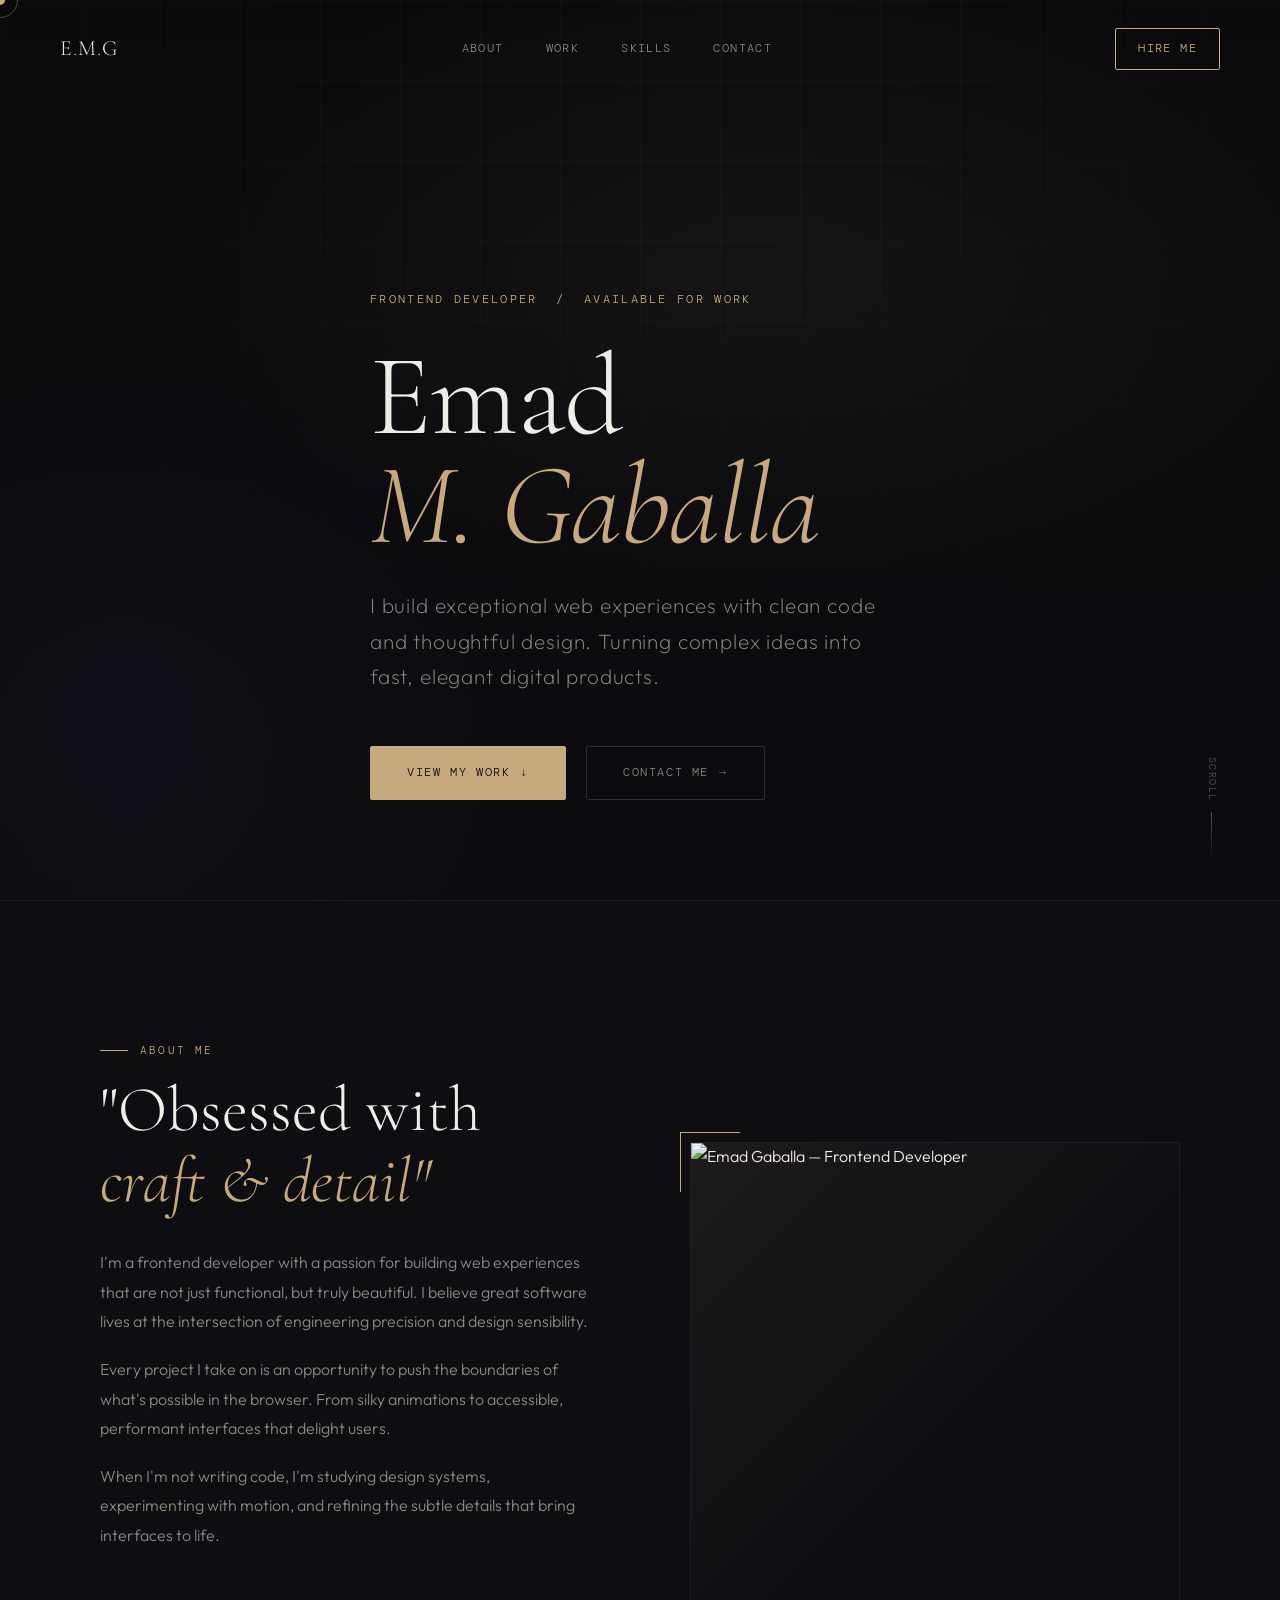
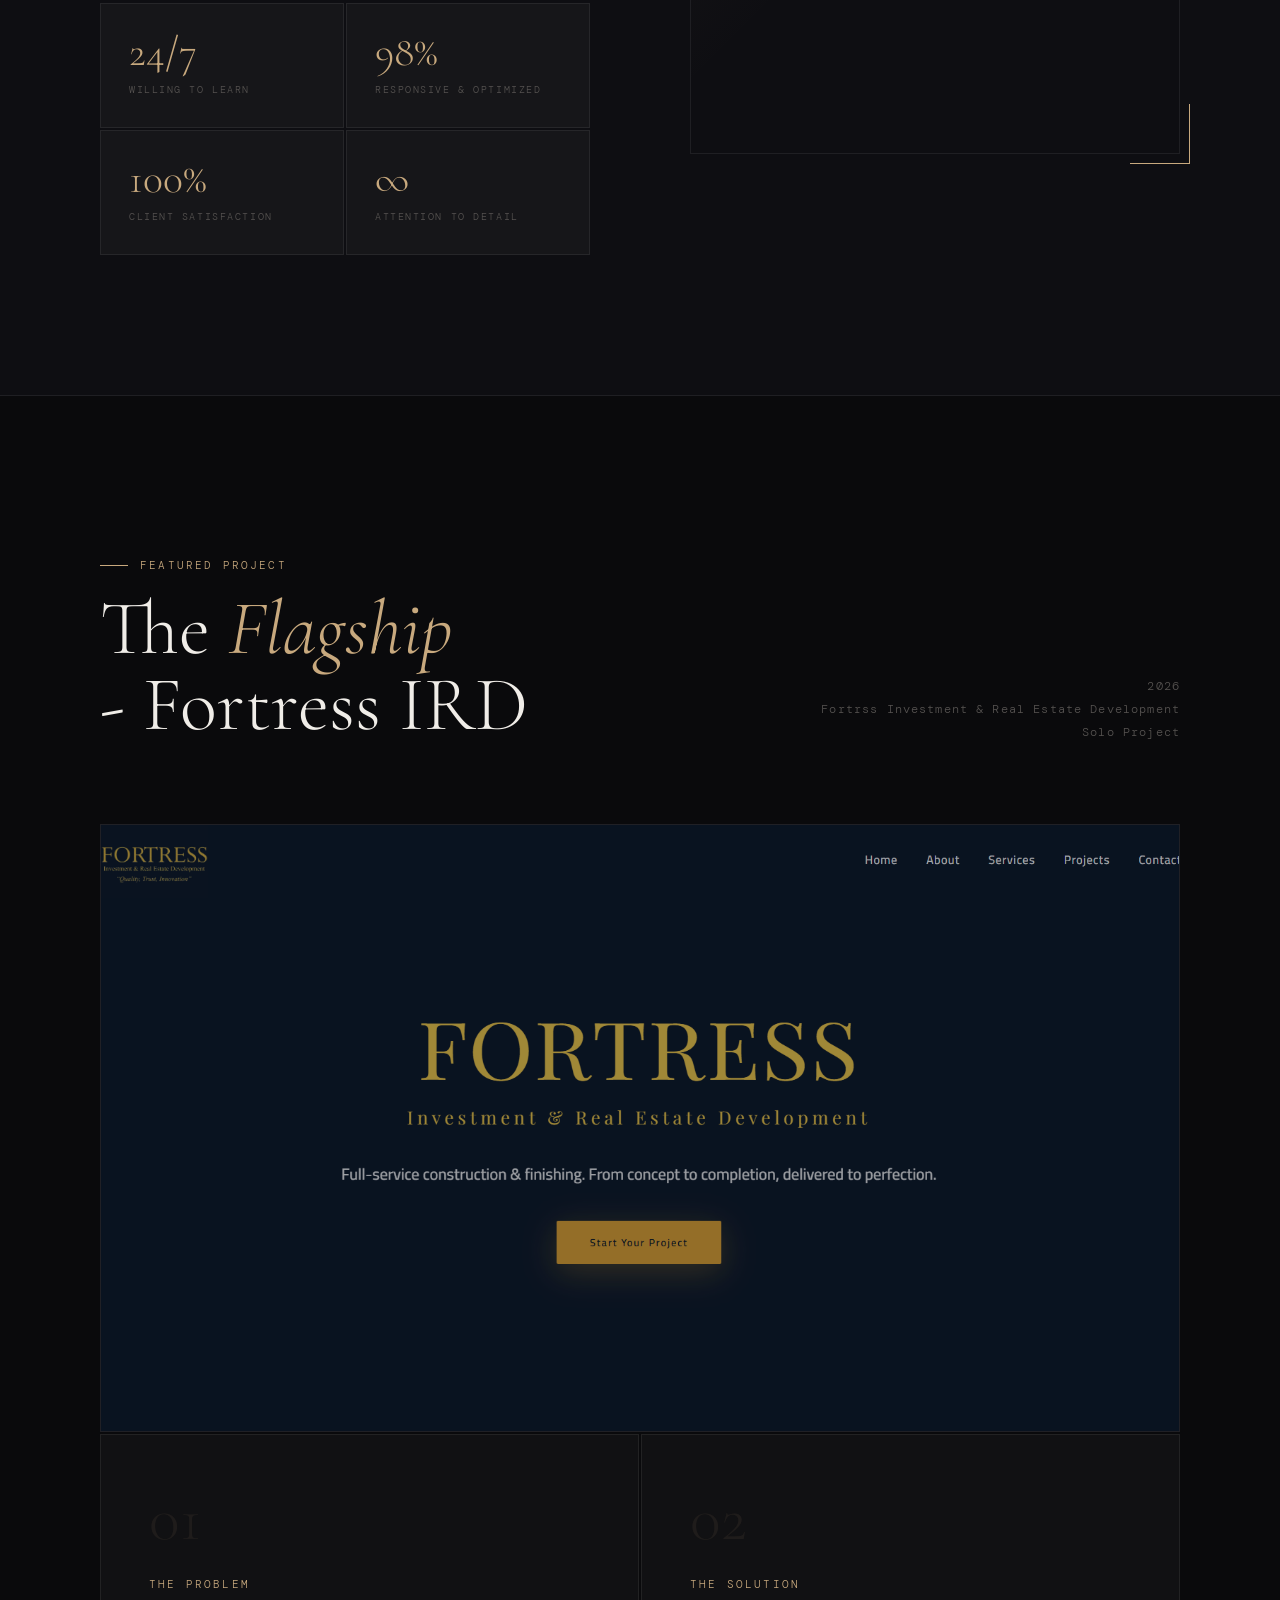
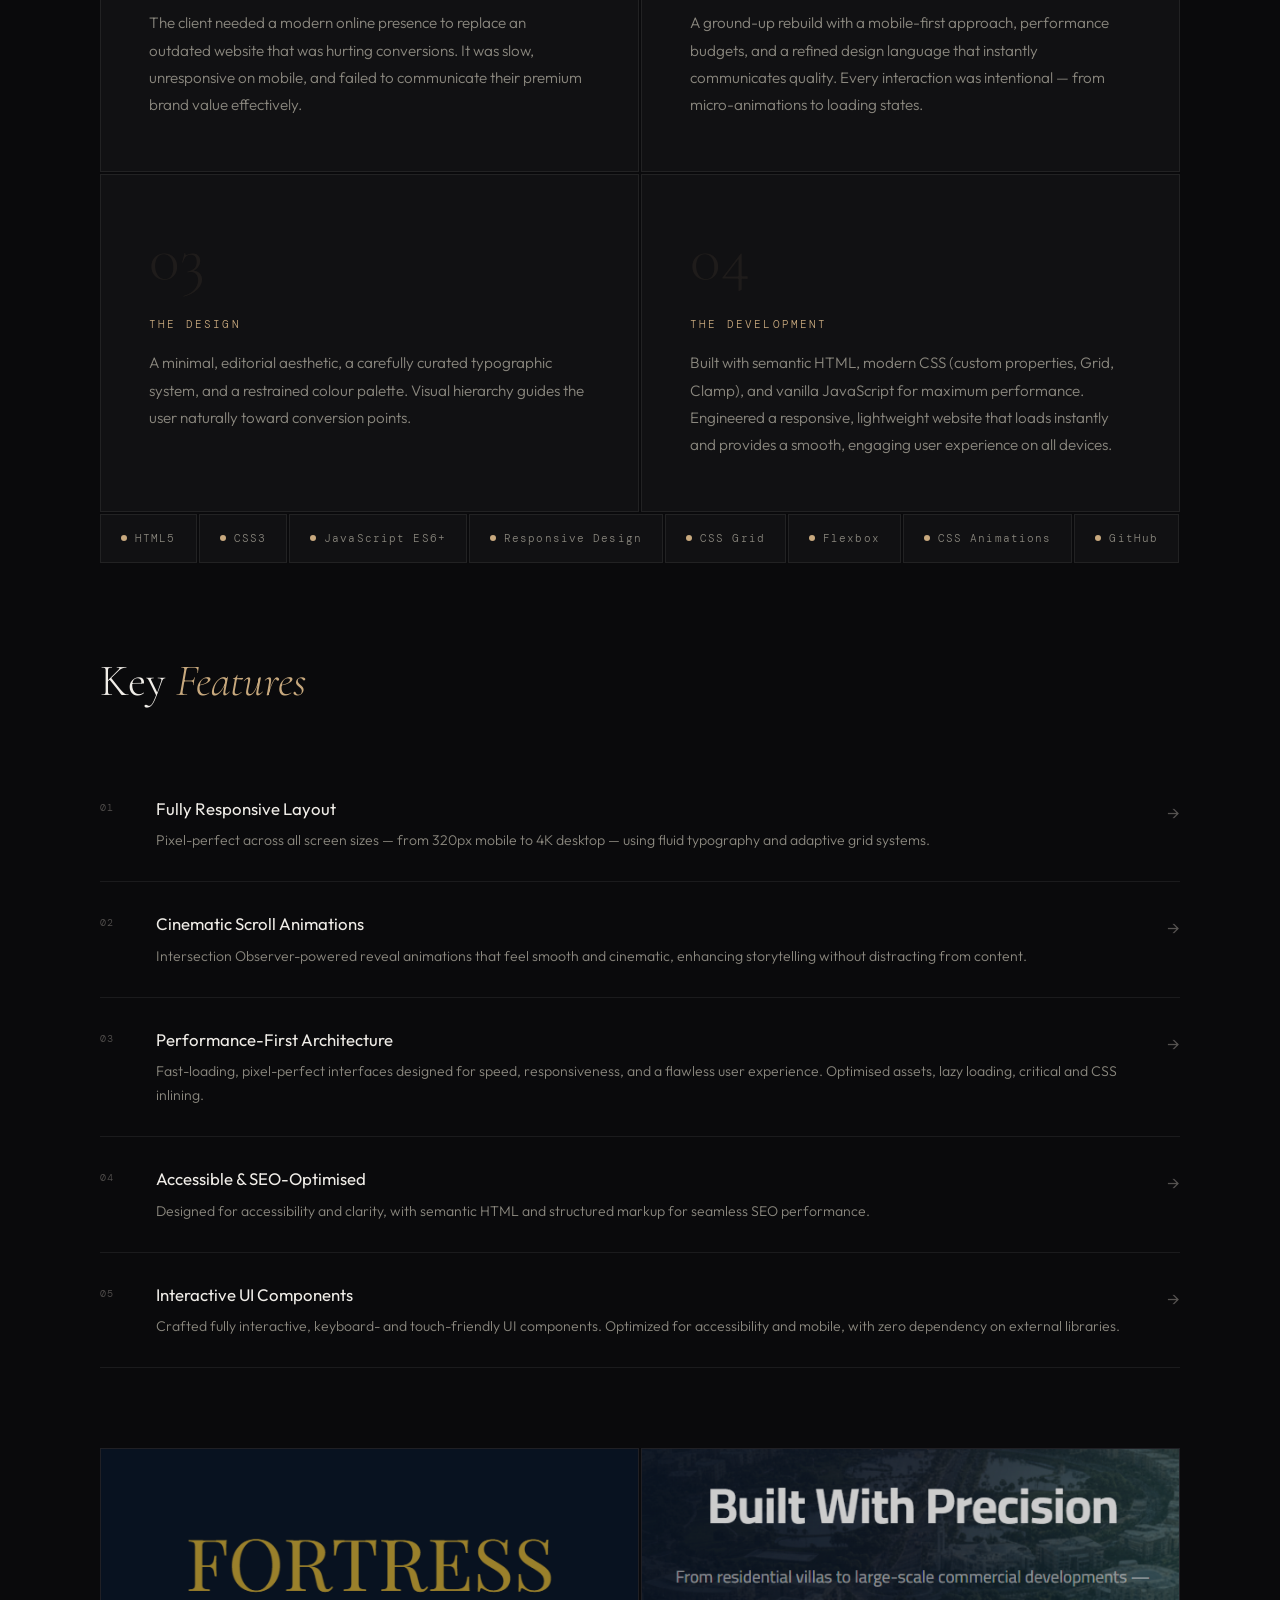
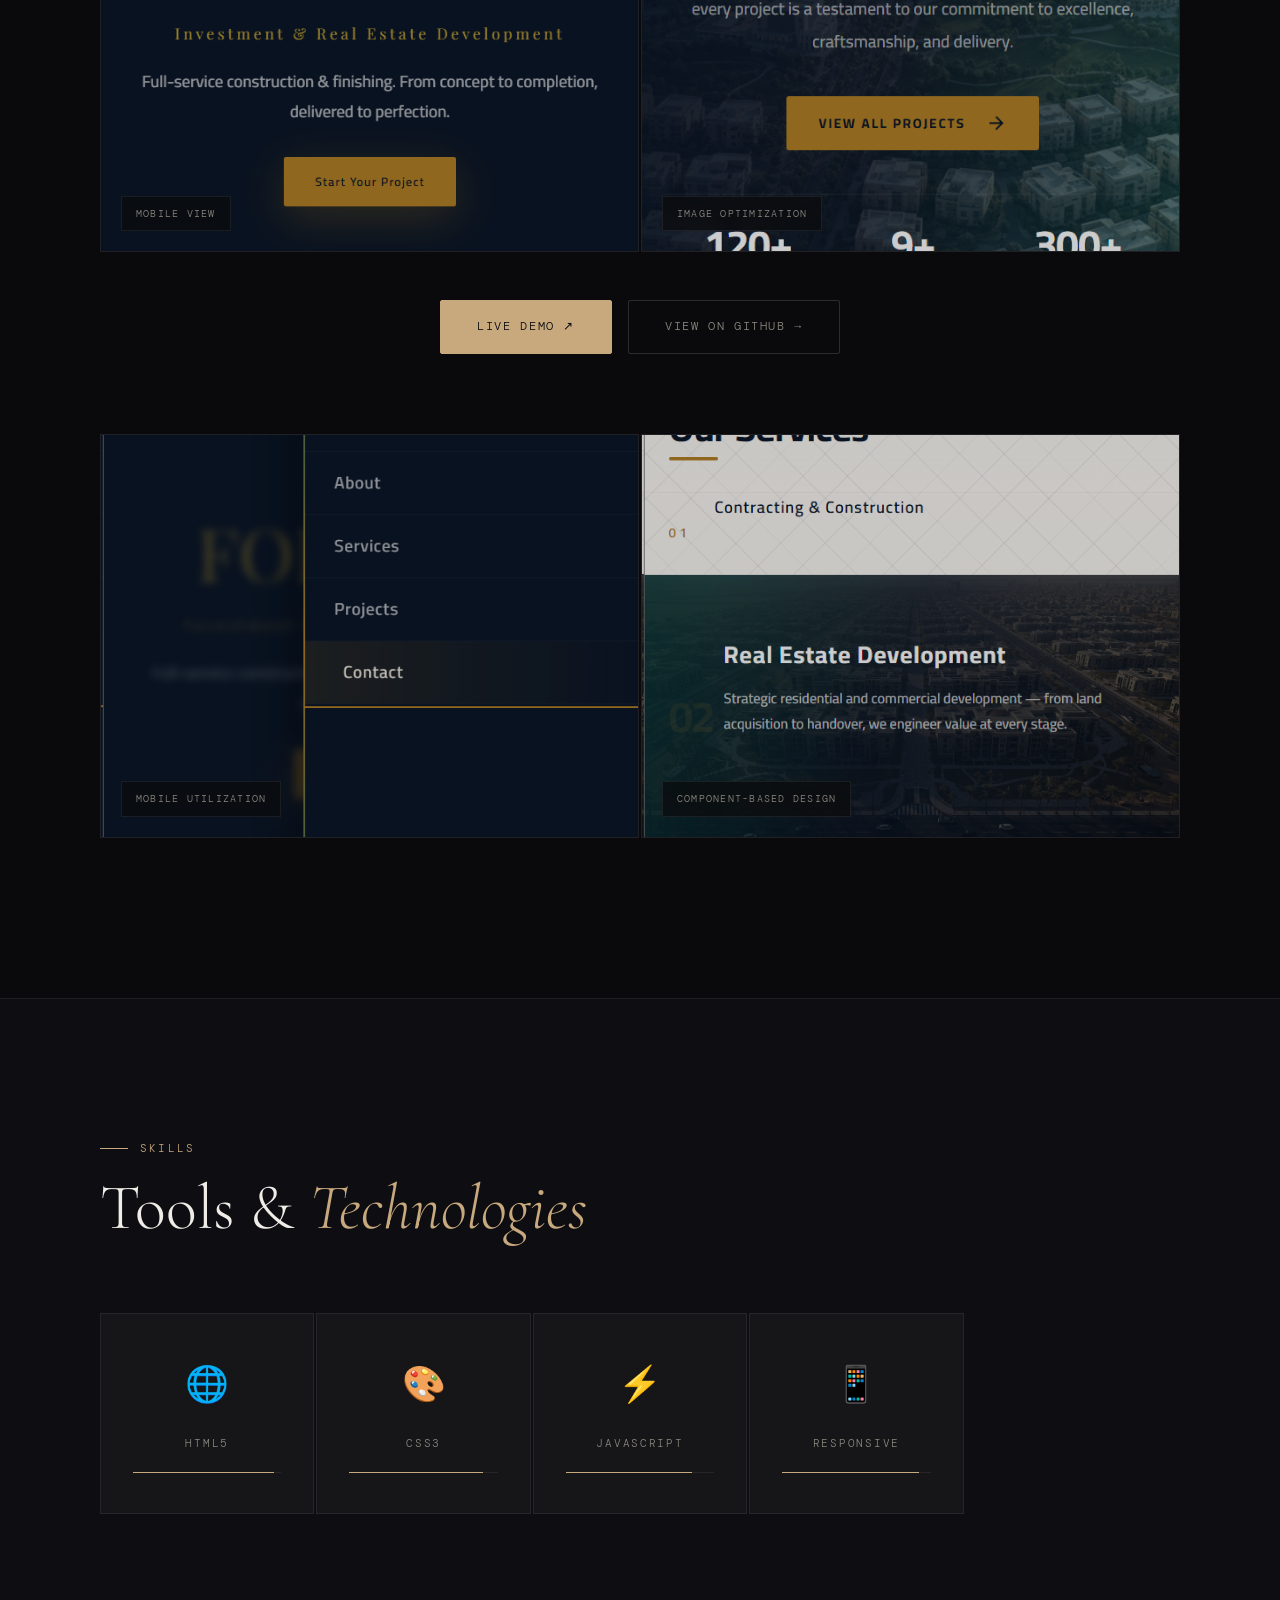
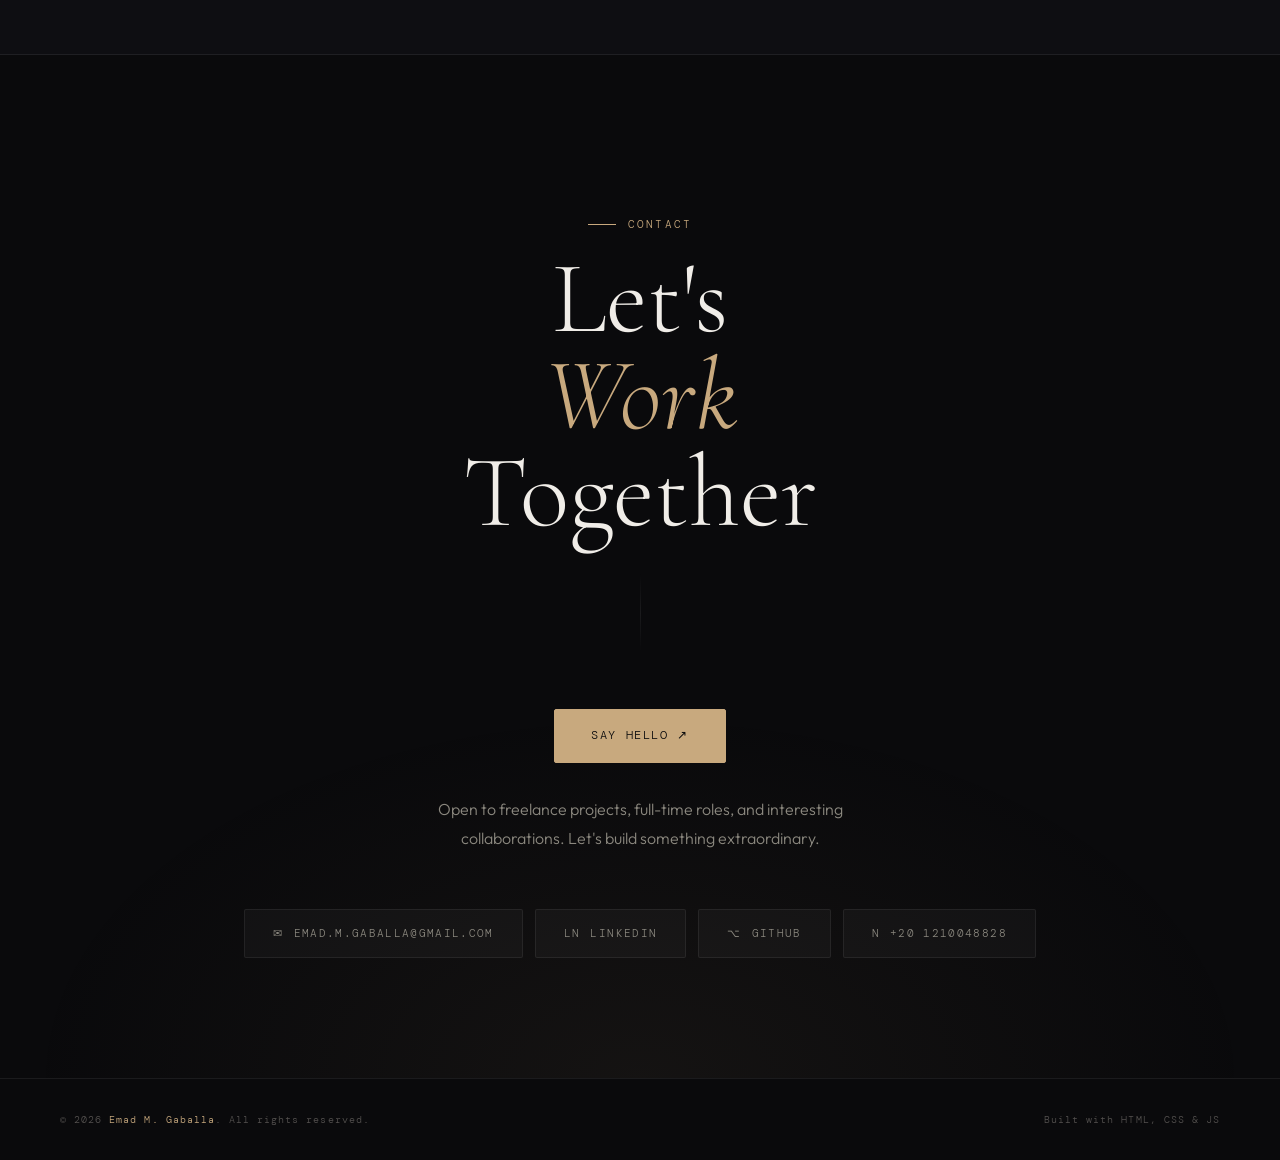
==== commit b756238f: "Add files via upload" ====
--- a/index.html
+++ b/index.html
@@ -9,35 +9,14 @@
   <meta name="keywords" content="frontend developer, web developer, portfolio, HTML, CSS, JavaScript">
   <title>Emad M. Gaballa — Frontend Developer</title>
 
-
-
-
-
-
-
   <!-- Favicon -->
   <link rel="icon" href="photos/favicon/favicon.ico" sizes="any">
-
   <link rel="icon" type="image/png" sizes="32x32" href="photos/favicon/favicon-32x32.png">
   <link rel="icon" type="image/png" sizes="16x16" href="photos/favicon/favicon-16x16.png">
-
   <link rel="apple-touch-icon" sizes="180x180" href="photos/favicon/apple-touch-icon.png">
-
   <link rel="manifest" href="photos/favicon/site.webmanifest">
-
-  <!-- Android Chrome -->
   <link rel="icon" type="image/png" sizes="192x192" href="photos/favicon/android-chrome-192x192.png">
   <link rel="icon" type="image/png" sizes="512x512" href="photos/favicon/android-chrome-512x512.png">
-
-
-
-
-
-
-
-
-
-
 
   <link rel="preconnect" href="https://fonts.googleapis.com">
   <link rel="preconnect" href="https://fonts.gstatic.com" crossorigin>
@@ -49,61 +28,43 @@
 
 <body>
 
-  <!-- Custom cursor -->
   <div id="cursor"></div>
   <div id="cursor-ring"></div>
 
-  <!-- ============================================================
-     NAVIGATION
-     ============================================================ -->
   <nav id="nav">
-    <!-- ── EDIT: Change "AM" and "Alex Morgan" to your initials/name ── -->
     <a href="#hero" class="nav-logo">E<span>.</span>M<span>.</span>G</a>
-
     <div class="nav-links">
       <a href="#about">About</a>
       <a href="#project">Work</a>
       <a href="#skills">Skills</a>
       <a href="#contact">Contact</a>
     </div>
-
-    <!-- ── EDIT: Change email ── -->
     <a href="https://wa.me/201210048828" target="_blank" class="nav-cta">Hire Me</a>
-
     <div class="hamburger" id="hamburger" aria-label="Menu">
       <span></span><span></span>
     </div>
   </nav>
 
-  <!-- Mobile menu -->
+  <!-- onclick attributes removed — JS in script.js handles navigation -->
   <div class="mobile-menu" id="mobile-menu">
-    <a href="#about" onclick="closeMobile()">About</a>
-    <a href="#project" onclick="closeMobile()">Work</a>
-    <a href="#skills" onclick="closeMobile()">Skills</a>
-    <a href="#contact" onclick="closeMobile()">Contact</a>
+    <a href="#about">About</a>
+    <a href="#project">Work</a>
+    <a href="#skills">Skills</a>
+    <a href="#contact">Contact</a>
   </div>
 
-  <!-- ============================================================
-     HERO
-     ============================================================ -->
   <section id="hero">
     <div class="hero-bg"></div>
     <div class="hero-grid"></div>
-
     <div class="container hero-content">
-      <!-- ── EDIT: Change hero tag ── -->
       <p class="hero-tag">Frontend Developer &nbsp;/&nbsp; Available for work</p>
-
-      <!-- ── EDIT: Change your name below ── -->
       <h1 class="hero-name">
         Emad<br><em>M. Gaballa</em>
       </h1>
-
-      <!-- ── EDIT: Change your tagline ── -->
       <p class="hero-role">
         I build exceptional web experiences with clean code and thoughtful design. Turning complex ideas into fast,
-        elegant digital products. </p>
-
+        elegant digital products.
+      </p>
       <div class="hero-ctas">
         <a href="#project" class="btn-primary">
           <span>View My Work</span>
@@ -115,25 +76,18 @@
         </a>
       </div>
     </div>
-
     <div class="hero-scroll">Scroll</div>
   </section>
 
-  <!-- ============================================================
-     ABOUT
-     ============================================================ -->
   <section id="about">
     <div class="container">
       <div class="about-grid">
-
-        <!-- Left: text -->
         <div>
           <div class="section-label reveal">About Me</div>
           <h2 class="about-heading reveal reveal-delay-1">
             "Obsessed with<br><em>craft &amp; detail"</em>
           </h2>
           <div class="about-body reveal reveal-delay-2">
-            <!-- ── EDIT: Replace with your bio ── -->
             <p>
               I'm a frontend developer with a passion for building web experiences that are not just functional, but
               truly beautiful. I believe great software lives at the intersection of engineering precision and design
@@ -144,12 +98,10 @@
               silky animations to accessible, performant interfaces that delight users.
             </p>
             <p>
-              When I’m not writing code, I’m studying design systems, experimenting with motion, and refining the subtle
+              When I'm not writing code, I'm studying design systems, experimenting with motion, and refining the subtle
               details that bring interfaces to life.
             </p>
           </div>
-
-          <!-- ── EDIT: Update your stats ── -->
           <div class="about-stats reveal reveal-delay-3">
             <div class="stat-card">
               <div class="stat-num">24/7</div>
@@ -157,7 +109,7 @@
             </div>
             <div class="stat-card">
               <div class="stat-num">98%</div>
-              <div class="stat-label">Performance Optimized</div>
+              <div class="stat-label">Responsive & Optimized</div>
             </div>
             <div class="stat-card">
               <div class="stat-num">100%</div>
@@ -169,29 +121,19 @@
             </div>
           </div>
         </div>
-
-        <!-- Right: image -->
         <div class="about-visual reveal-right">
           <div class="about-image-wrap">
-            <!-- ── EDIT: Replace with your real photo path ── -->
-            <!-- Option A: use a photo file  → src="images/your-photo.jpg" -->
-            <!-- Option B: use a URL         → src="https://..." -->
-            <img src="photos/1.png" alt="Alex Morgan — Frontend Developer" loading="lazy">
+            <img src="photos/14.png" alt="Emad Gaballa — Frontend Developer" loading="lazy">
           </div>
           <div class="about-corner tl"></div>
           <div class="about-corner br"></div>
         </div>
-
-      </div>
-    </div>
-  </section>
-
-  <!-- ============================================================
-     FEATURED PROJECT
-     ============================================================ -->
+      </div>
+    </div>
+  </section>
+
   <section id="project">
     <div class="container">
-
       <div class="project-intro">
         <div class="project-intro-text">
           <div class="section-label reveal">Featured Project</div>
@@ -200,20 +142,16 @@
           </h2>
         </div>
         <div class="project-intro-meta reveal reveal-delay-2">
-          <!-- ── EDIT: Update year / type ── -->
           <div>2026</div>
           <div>Fortrss Investment &amp; Real Estate Development</div>
           <div>Solo Project</div>
         </div>
       </div>
 
-      <!-- Main screenshot -->
       <div class="project-hero reveal">
-        <!-- ── EDIT: Replace with your main project screenshot ── -->
         <img src="photos/2.png" alt="Project screenshot — main view" loading="lazy">
         <div class="project-overlay">
           <div class="project-overlay-links">
-            <!-- ── EDIT: Replace # with real URLs ── -->
             <a href="https://emadgaballa.github.io/Fortress-IRD/" class="overlay-btn accent" target="_blank"
               rel="noopener">Live Demo ↗</a>
             <a href="https://github.com/EmadGaballa/Fortress-IRD.git" class="overlay-btn" target="_blank"
@@ -222,12 +160,10 @@
         </div>
       </div>
 
-      <!-- Case study cards -->
       <div class="case-grid">
         <div class="case-card reveal">
           <div class="case-number">01</div>
           <div class="case-title">The Problem</div>
-          <!-- ── EDIT: Replace with real problem description ── -->
           <p class="case-text">
             The client needed a modern online presence to replace an outdated website that was hurting conversions. It
             was slow, unresponsive on mobile, and failed to communicate their premium brand value effectively.
@@ -236,7 +172,6 @@
         <div class="case-card reveal reveal-delay-1">
           <div class="case-number">02</div>
           <div class="case-title">The Solution</div>
-          <!-- ── EDIT: Replace with real solution description ── -->
           <p class="case-text">
             A ground-up rebuild with a mobile-first approach, performance budgets, and a refined design language that
             instantly communicates quality. Every interaction was intentional — from micro-animations to loading states.
@@ -245,7 +180,6 @@
         <div class="case-card reveal reveal-delay-1">
           <div class="case-number">03</div>
           <div class="case-title">The Design</div>
-          <!-- ── EDIT: Replace with real design description ── -->
           <p class="case-text">
             A minimal, editorial aesthetic, a carefully curated typographic system, and a
             restrained colour palette. Visual hierarchy guides the user naturally toward conversion points.
@@ -254,7 +188,6 @@
         <div class="case-card reveal reveal-delay-2">
           <div class="case-number">04</div>
           <div class="case-title">The Development</div>
-          <!-- ── EDIT: Replace with real dev description ── -->
           <p class="case-text">
             Built with semantic HTML, modern CSS (custom properties, Grid, Clamp), and vanilla JavaScript for maximum
             performance. Engineered a responsive, lightweight website that loads instantly and provides a smooth,
@@ -263,9 +196,7 @@
         </div>
       </div>
 
-      <!-- Tech stack -->
       <div class="tech-row reveal" style="margin-top:2px;">
-        <!-- ── EDIT: Add / remove tech tags as needed ── -->
         <div class="tech-tag"><span class="tech-dot"></span>HTML5</div>
         <div class="tech-tag"><span class="tech-dot"></span>CSS3</div>
         <div class="tech-tag"><span class="tech-dot"></span>JavaScript ES6+</div>
@@ -276,13 +207,11 @@
         <div class="tech-tag"><span class="tech-dot"></span>GitHub</div>
       </div>
 
-      <!-- Features list -->
       <div style="margin-top:80px;">
         <h3 class="features-heading reveal">
           Key <em>Features</em>
         </h3>
         <ul class="features-list">
-          <!-- ── EDIT: Replace features with your project's real features ── -->
           <li class="feature-item reveal">
             <span class="feature-num">01</span>
             <div>
@@ -332,50 +261,38 @@
         </ul>
       </div>
 
-      <!-- Sub-screenshots -->
       <div class="screenshots-row">
         <div class="screenshot-card reveal reveal-delay-1">
-          <!-- ── EDIT: Replace with real detail screenshot (e.g. mobile view) ── -->
           <img src="photos/6.png" alt="Mobile responsive view" loading="lazy">
           <div class="screenshot-label">Mobile View</div>
         </div>
         <div class="screenshot-card reveal reveal-delay-2">
-          <!-- ── EDIT: Replace with real detail screenshot (e.g. component view) ── -->
           <img src="photos/9.png" alt="UI components detail" loading="lazy">
           <div class="screenshot-label">Image Optimization</div>
         </div>
       </div>
-      <!-- CTA links -->
+
       <div style="display:flex;gap:16px;margin-top:48px;justify-content:center;" class="reveal">
-        <!-- ── EDIT: Replace # with real project URLs ── -->
         <a href="https://emadgaballa.github.io/Fortress-IRD/" class="btn-primary" target="_blank" rel="noopener">Live
           Demo ↗</a>
         <a href="https://github.com/EmadGaballa/Fortress-IRD.git" class="btn-secondary" target="_blank"
           rel="noopener">View on GitHub →</a>
       </div>
 
-      <!-- Sub-screenshots -->
       <div class="screenshots-row">
         <div class="screenshot-card reveal reveal-delay-1">
-          <!-- ── EDIT: Replace with real detail screenshot (e.g. mobile view) ── -->
           <img src="photos/8.png" alt="Mobile responsive view" loading="lazy">
           <div class="screenshot-label">Mobile Utilization</div>
         </div>
         <div class="screenshot-card reveal reveal-delay-2">
-          <!-- ── EDIT: Replace with real detail screenshot (e.g. component view) ── -->
           <img src="photos/7.png" alt="UI components detail" loading="lazy">
           <div class="screenshot-label">Component-Based Design</div>
         </div>
       </div>
 
-
-
-    </div>
-  </section>
-
-  <!-- ============================================================
-     SKILLS
-     ============================================================ -->
+    </div>
+  </section>
+
   <section id="skills">
     <div class="container">
       <div class="skills-header">
@@ -386,46 +303,31 @@
           </h2>
         </div>
       </div>
-
       <div class="skills-grid">
-        <!-- ── EDIT: Add/remove/rename skill cards. Update data-level (0-100) ── -->
         <div class="skill-card reveal" data-level="95">
           <div class="skill-icon">🌐</div>
           <div class="skill-name">HTML5</div>
-          <div class="skill-bar-wrap">
-            <div class="skill-bar" style="width:0%"></div>
-          </div>
+          <div class="skill-bar-wrap"><div class="skill-bar" style="width:0%"></div></div>
         </div>
         <div class="skill-card reveal reveal-delay-1" data-level="90">
           <div class="skill-icon">🎨</div>
           <div class="skill-name">CSS3</div>
-          <div class="skill-bar-wrap">
-            <div class="skill-bar" style="width:0%"></div>
-          </div>
+          <div class="skill-bar-wrap"><div class="skill-bar" style="width:0%"></div></div>
         </div>
         <div class="skill-card reveal reveal-delay-2" data-level="85">
           <div class="skill-icon">⚡</div>
           <div class="skill-name">JavaScript</div>
-          <div class="skill-bar-wrap">
-            <div class="skill-bar" style="width:0%"></div>
-          </div>
+          <div class="skill-bar-wrap"><div class="skill-bar" style="width:0%"></div></div>
         </div>
         <div class="skill-card reveal reveal-delay-3" data-level="92">
           <div class="skill-icon">📱</div>
           <div class="skill-name">Responsive</div>
-          <div class="skill-bar-wrap">
-            <div class="skill-bar" style="width:0%"></div>
-          </div>
-        </div>
-
-      </div>
-
-    </div>
-  </section>
-
-  <!-- ============================================================
-     CONTACT
-     ============================================================ -->
+          <div class="skill-bar-wrap"><div class="skill-bar" style="width:0%"></div></div>
+        </div>
+      </div>
+    </div>
+  </section>
+
   <section id="contact">
     <div class="contact-bg"></div>
     <div class="container">
@@ -433,22 +335,16 @@
       <h2 class="contact-heading reveal reveal-delay-1">
         Let's<br><em>Work</em><br>Together
       </h2>
-
       <div class="contact-divider reveal reveal-delay-2"></div>
-
-      <!-- ── EDIT: Change email to yours ── -->
       <a href="https://wa.me/201210048828" target="_blank" class="btn-primary reveal reveal-delay-2"
         style="display:inline-flex;">
         Say Hello ↗
       </a>
-
       <p class="contact-sub reveal reveal-delay-3" style="margin-top:32px;">
         Open to freelance projects, full-time roles, and interesting collaborations. Let's build something
         extraordinary.
       </p>
-
       <div class="contact-links reveal reveal-delay-3">
-        <!-- ── EDIT: Replace # and email with your real links ── -->
         <a href="https://mail.google.com/mail/?view=cm&fs=1&to=emad.m.gaballa@gmail.com" target="_blank"
           class="contact-link">
           <span>✉</span> emad.m.gaballa@gmail.com
@@ -466,19 +362,12 @@
     </div>
   </section>
 
-  <!-- ============================================================
-     FOOTER
-     ============================================================ -->
   <footer>
-    <!-- ── EDIT: Change name and year ── -->
     <p class="footer-copy">© 2026 <span><a href="https://www.linkedin.com/in/emadgaballa/" target="_blank">Emad M.
           Gaballa</a></span>. All rights reserved.</p>
     <p class="footer-built">Built with HTML, CSS &amp; JS</p>
   </footer>
 
-  <!-- ============================================================
-     JAVASCRIPT
-     ============================================================ -->
   <script src="script.js"></script>
 </body>
 
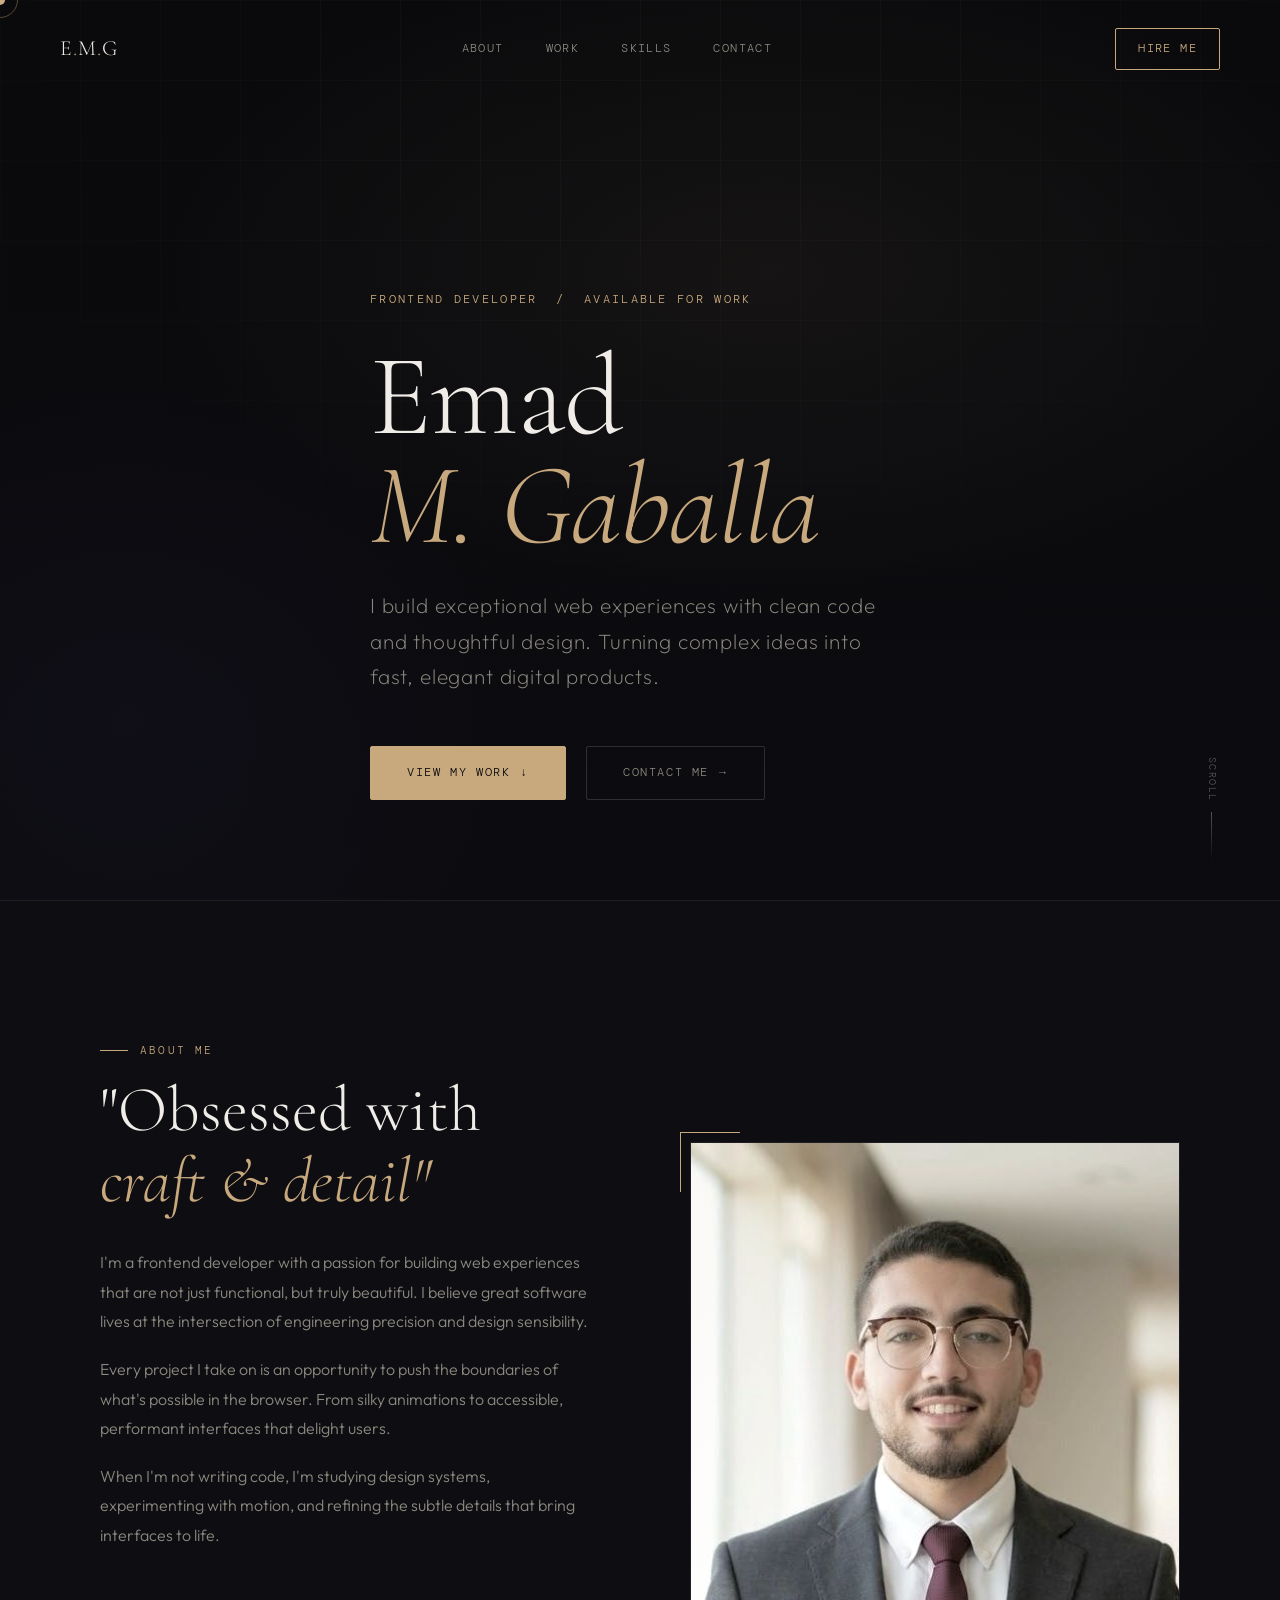
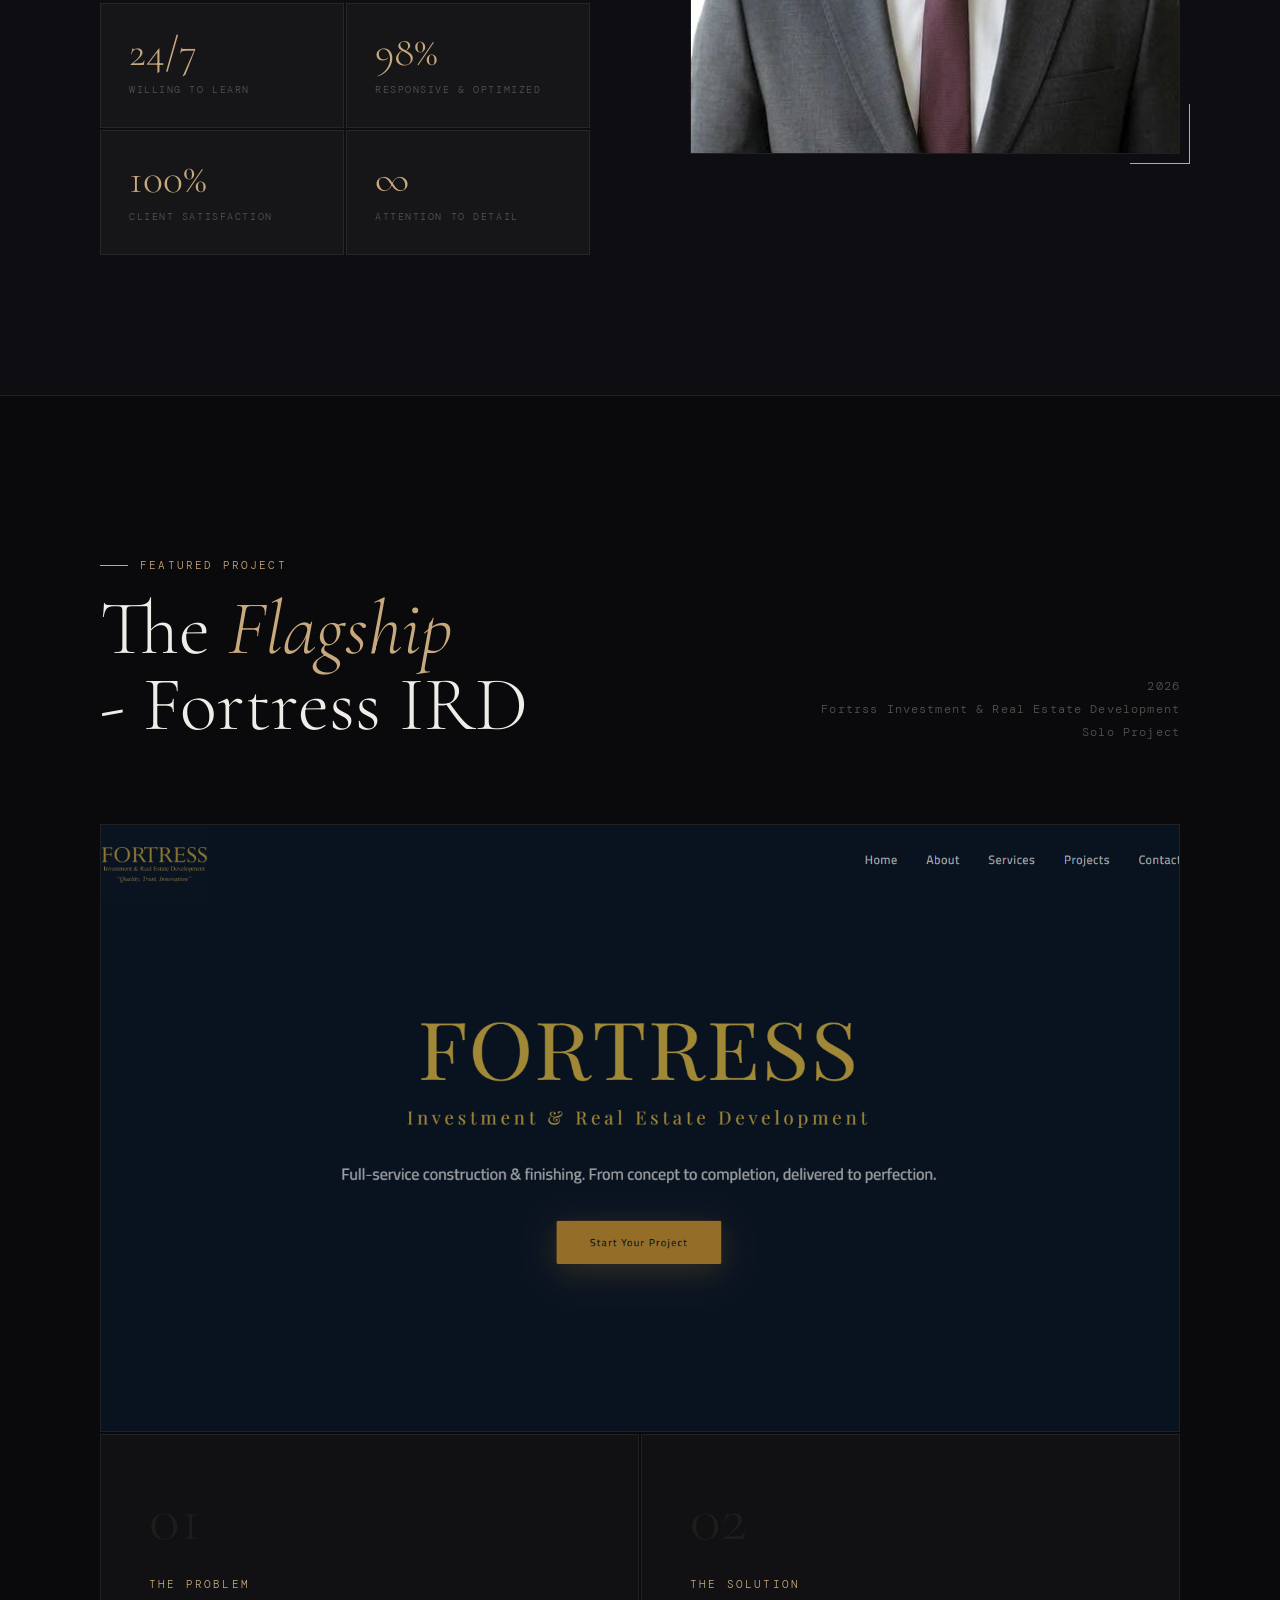
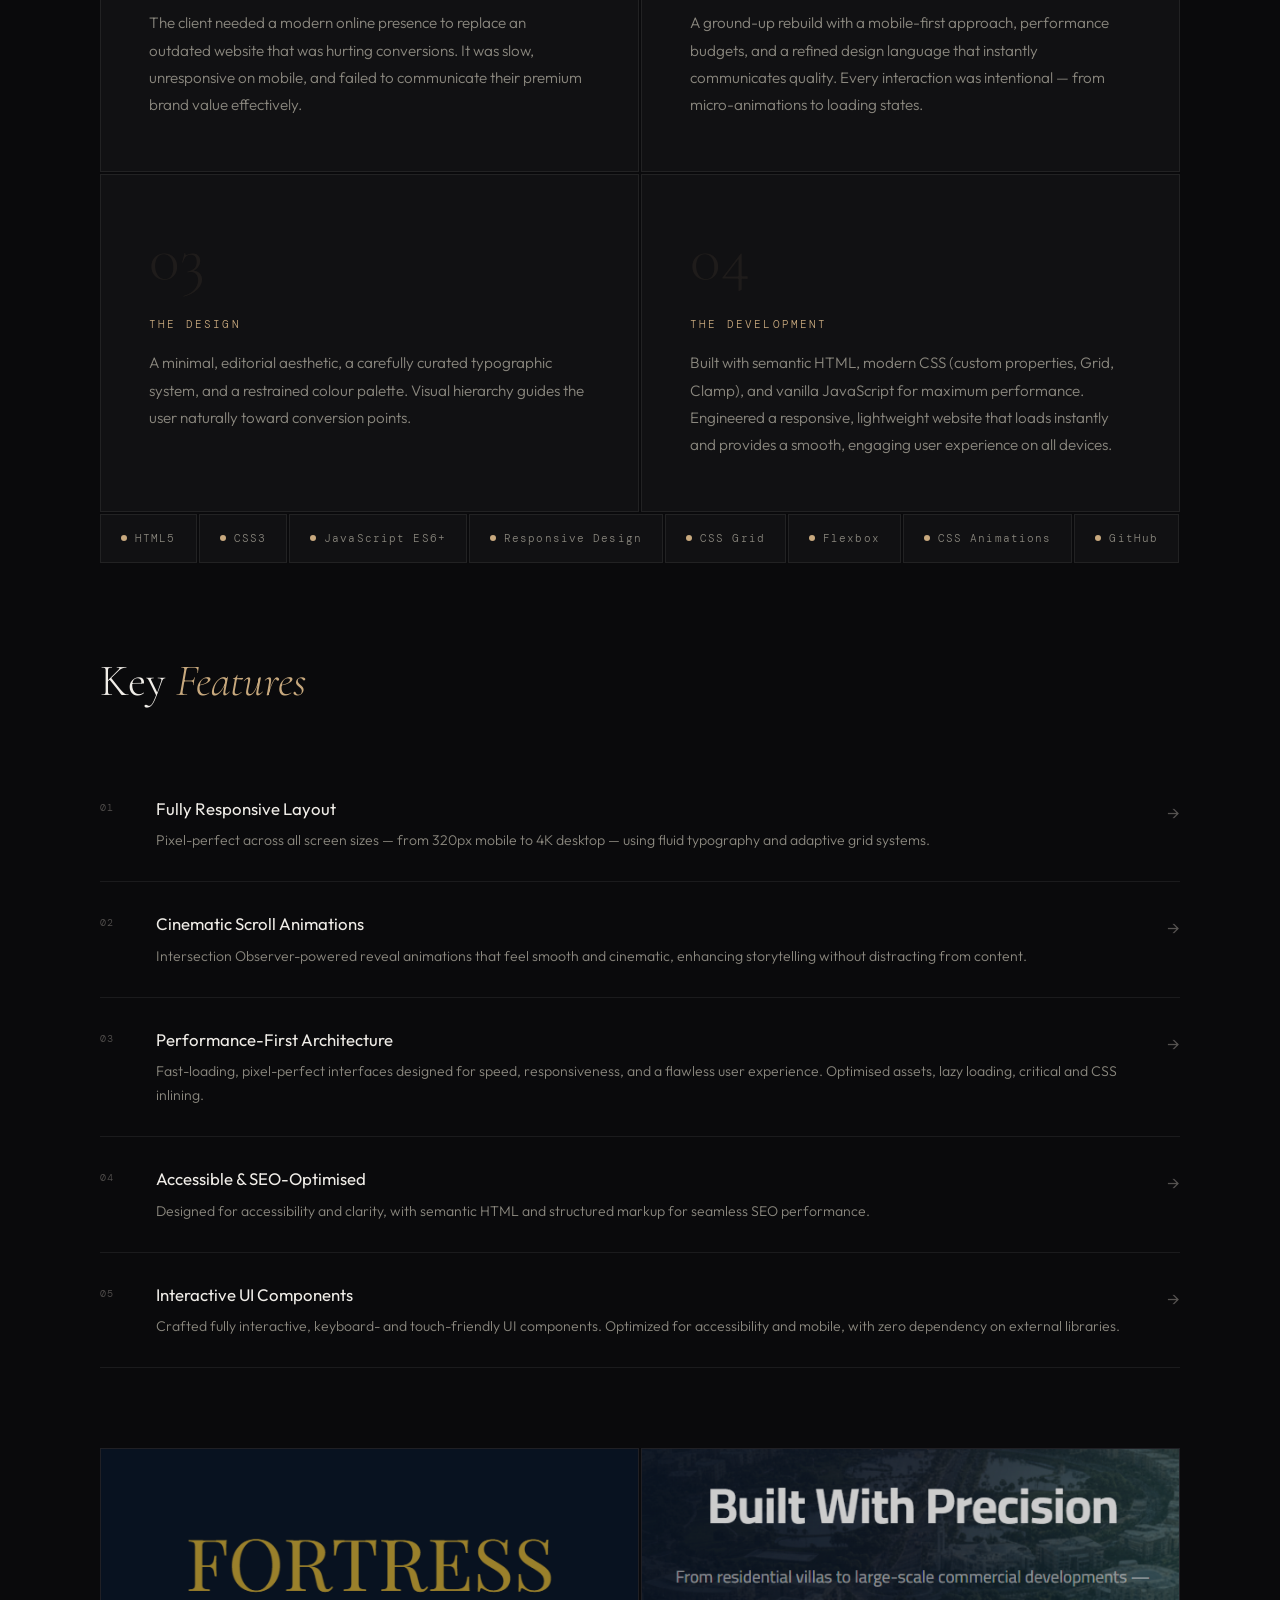
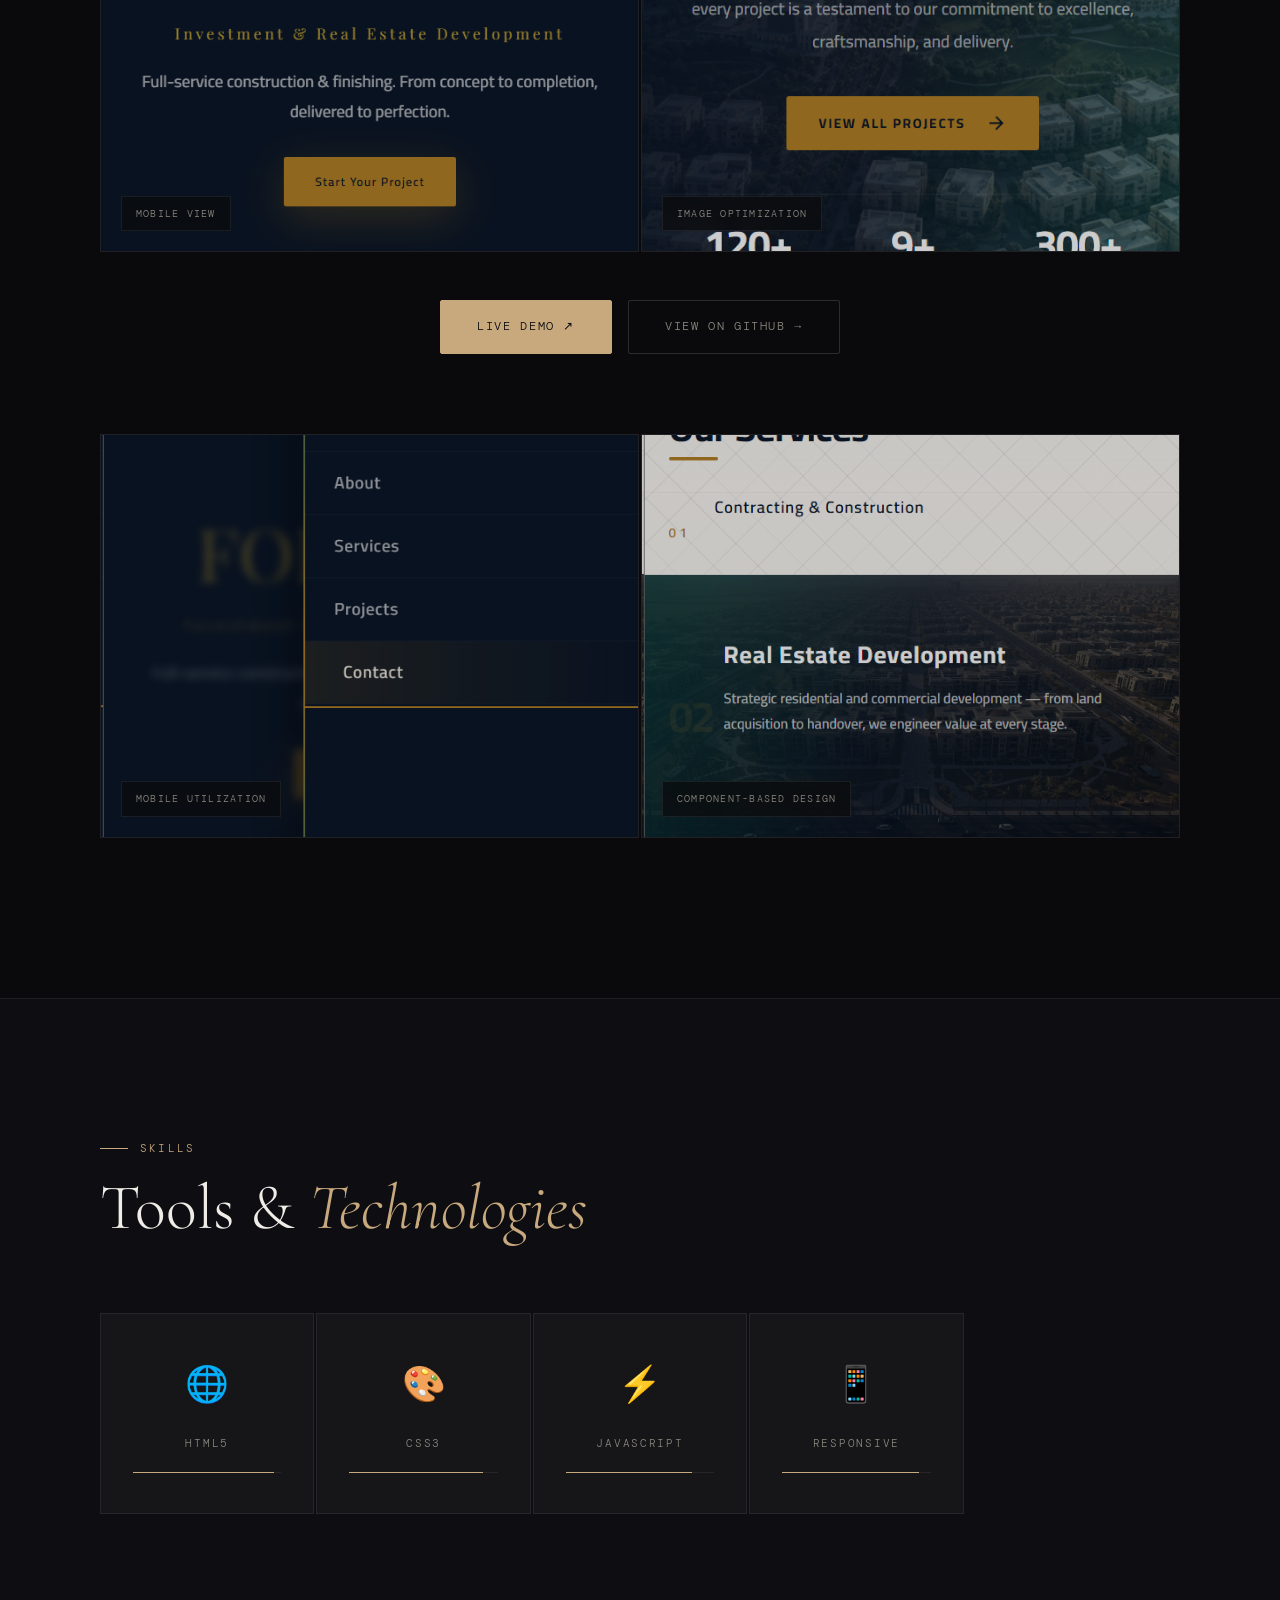
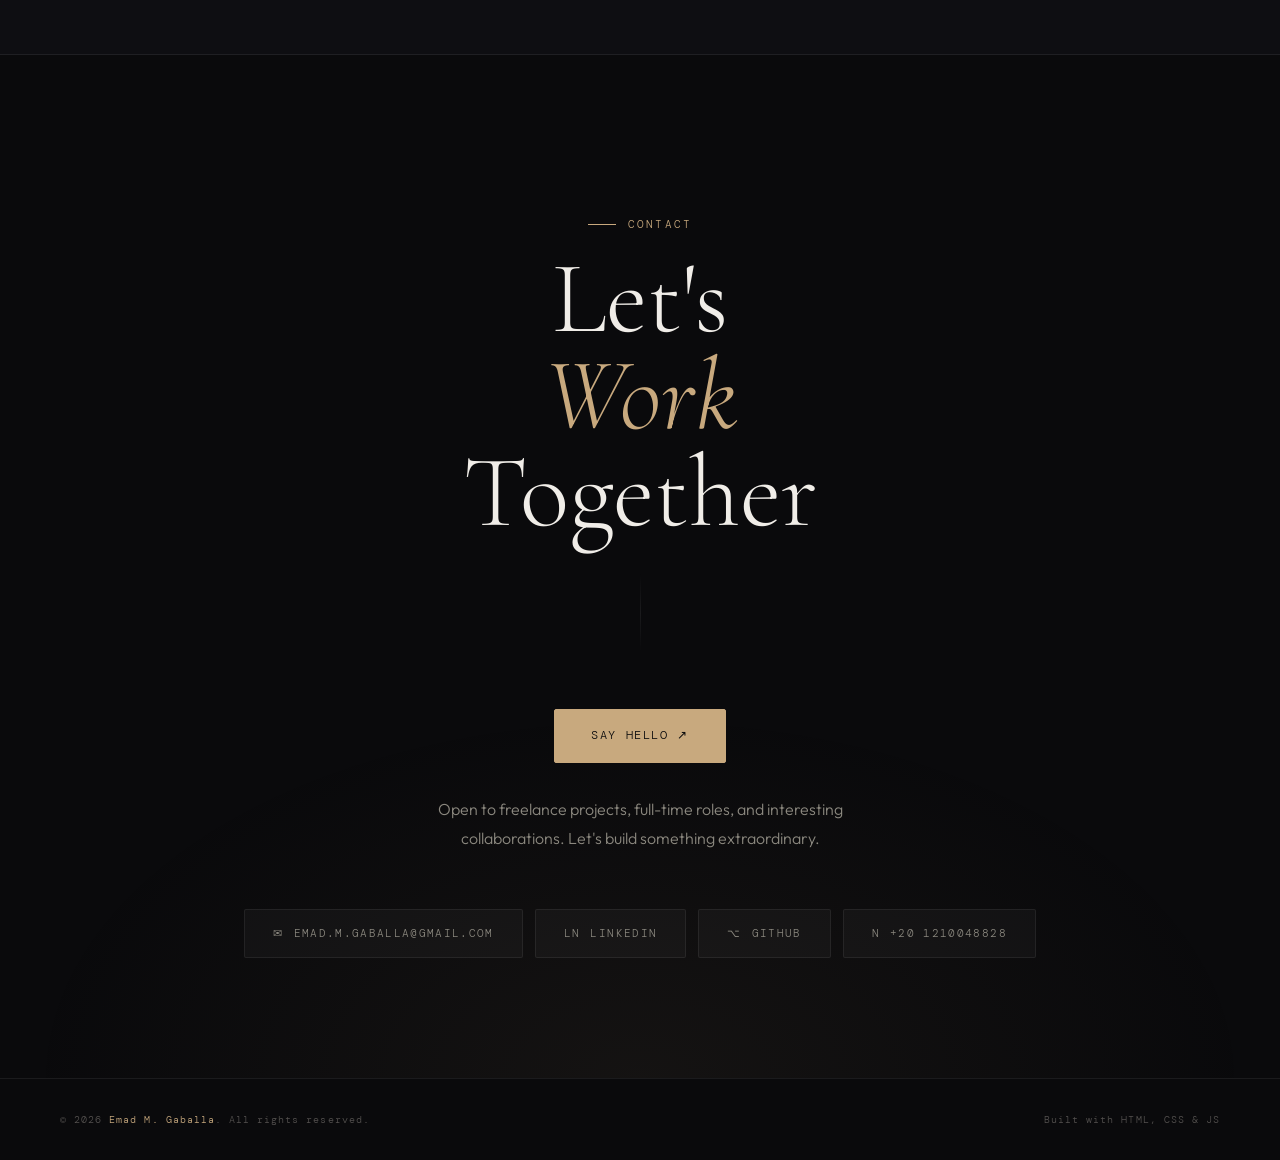
==== commit 23513a06: "Add files via upload" ====
--- a/index.html
+++ b/index.html
@@ -45,7 +45,7 @@
     </div>
   </nav>
 
-  <!-- onclick attributes removed — JS in script.js handles navigation -->
+  <!-- script.js handles navigation -->
   <div class="mobile-menu" id="mobile-menu">
     <a href="#about">About</a>
     <a href="#project">Work</a>
--- a/style.css
+++ b/style.css
@@ -1,6 +1,4 @@
-/* ============================================================
-   DESIGN TOKENS — Edit these to restyle the entire site
-   ============================================================ */
+
 :root {
   --bg:          #0a0a0c;
   --bg-2:        #0e0e12;
@@ -22,7 +20,7 @@
 }
 
 /* ============================================================
-   RESET & BASE
+   RESET 
    ============================================================ */
 *, *::before, *::after { box-sizing: border-box; margin: 0; padding: 0; }
 html { scroll-behavior: smooth; font-size: 16px; }
@@ -372,7 +370,7 @@
   overflow: hidden;
   border: 1px solid var(--border);
 }
-/* ── ABOUT PHOTO placeholder — replace src with your real photo ── */
+/*  PHOTO */
 .about-image-wrap img {
   width: 100%; height: 100%;
   object-fit: cover;
@@ -397,7 +395,7 @@
 .about-corner.br { bottom: -10px; right: -10px; border-bottom-width: 1px; border-right-width: 1px; }
 
 /* ============================================================
-   FEATURED PROJECT
+    PROJECT
    ============================================================ */
 #project { padding: 160px 0; }
 .project-intro {
@@ -436,7 +434,6 @@
   cursor: pointer;
   group: true;
 }
-/* ── PROJECT SCREENSHOT placeholder — replace src with your real screenshot ── */
 .project-hero img {
   width: 100%; height: 100%;
   object-fit: cover;
@@ -522,7 +519,6 @@
   line-height: 1.8;
 }
 
-/* Tech stack */
 .tech-row {
   display: flex;
   gap: 2px;
@@ -604,7 +600,6 @@
   border: 1px solid var(--border);
   background: #0f0f14;
 }
-/* ── SUB-SCREENSHOTS — replace src with real detail screenshots ── */
 .screenshot-card img {
   width: 100%; height: 100%;
   object-fit: cover;
@@ -703,7 +698,7 @@
   width: 0;
   transition: width 1.2s var(--ease-out);
 }
-.skill-card.animated .skill-bar { /* width set inline */ }
+.skill-card.animated .skill-bar {  }
 
 /* ============================================================
    CONTACT
@@ -863,47 +858,37 @@
   #cursor-ring { display: none !important; }
 }
 
-/* ── 2. Remove :hover-only states that break on touch
-        (elements stay "stuck" in hover state after tap) ──
-   Instead we use :focus-visible + active states            */
+
 @media (hover: none) and (pointer: coarse) {
 
   /* Nav */
   .nav-links a::after { display: none; }
   .nav-cta:hover { background: transparent; color: var(--accent); }
 
-  /* Buttons — use :active for tap feedback */
   .btn-primary:hover  { background: var(--accent); color: var(--bg); transform: none; box-shadow: none; }
   .btn-primary:active { background: transparent; color: var(--accent); transform: scale(0.97); box-shadow: 0 6px 24px rgba(200,169,126,0.15); }
 
   .btn-secondary:hover  { border-color: var(--border-glow); color: var(--text-2); transform: none; }
   .btn-secondary:active { border-color: var(--text-2); color: var(--text-1); transform: scale(0.97); }
 
-  /* Overlay — always visible on touch (no hover) */
   .project-overlay { opacity: 1; background: linear-gradient(to top, rgba(10,10,12,0.65) 0%, transparent 55%); }
   .project-hero:hover img { transform: none; filter: brightness(0.85) saturate(0.9); }
 
-  /* Project image — no hover zoom (janky on touch) */
   .about-image-wrap:hover img { transform: none; filter: grayscale(20%) contrast(1.05); }
 
-  /* Screenshot — no hover zoom */
   .screenshot-card:hover img { transform: none; filter: brightness(0.8); }
 
-  /* Case cards — border glow on active instead */
   .case-card:hover { border-color: var(--border); background: var(--bg-card); }
   .case-card:hover::before { opacity: 0; }
   .case-card:active { border-color: var(--border-glow); background: rgba(255,255,255,0.02); }
   .case-card:active::before { opacity: 1; }
 
-  /* Stat cards */
   .stat-card:hover { border-color: var(--border); background: var(--bg-card); }
   .stat-card:active { border-color: var(--border-glow); background: rgba(200,169,126,0.03); }
 
-  /* Tech tags */
   .tech-tag:hover { border-color: var(--border); color: var(--text-2); background: var(--bg-card); }
   .tech-tag:active { border-color: var(--accent); color: var(--accent); background: var(--accent-glow); }
 
-  /* Skill cards */
   .skill-card:hover { border-color: var(--border); background: var(--bg-card); transform: none; }
   .skill-card:hover::after { height: 0; }
   .skill-card:hover .skill-icon { transform: none; }
@@ -915,7 +900,7 @@
   .contact-link:hover { border-color: var(--border); color: var(--text-2); transform: none; background: var(--bg-card); }
   .contact-link:active { border-color: var(--accent); color: var(--accent); transform: translateY(-2px); background: var(--accent-glow); }
 
-  /* Feature items — no left-pad drift on touch */
+  /* Feature items */
   .feature-item:hover { padding-left: 0; }
   .feature-item:active { padding-left: 8px; }
   .feature-item:hover .feature-arrow { color: var(--text-3); transform: none; }
@@ -928,7 +913,6 @@
   .overlay-btn.accent:active { background: transparent; color: var(--accent); }
 }
 
-/* ── 3. Minimum tap target sizes (44×44px per WCAG) ── */
 @media (hover: none) and (pointer: coarse) {
   .nav-links a,
   .nav-cta,
@@ -948,11 +932,11 @@
   }
 
   .feature-item {
-    padding: 32px 0;        /* more thumb room */
+    padding: 32px 0;    
   }
 
   .hamburger {
-    padding: 12px;          /* larger tap zone */
+    padding: 12px;         
     margin: -12px;
   }
 
@@ -965,7 +949,6 @@
   }
 }
 
-/* ── 4. Remove animation jank — respect reduced-motion ── */
 @media (prefers-reduced-motion: reduce) {
   *, *::before, *::after {
     animation-duration: 0.01ms !important;
@@ -981,12 +964,10 @@
   }
 }
 
-/* ── 5. Smooth momentum scrolling on iOS ── */
 html {
   -webkit-overflow-scrolling: touch;
 }
 
-/* ── 6. Prevent double-tap zoom on buttons / links ── */
 a, button, .btn-primary, .btn-secondary,
 .overlay-btn, .contact-link, .tech-tag,
 .skill-card, .case-card, .feature-item,
@@ -994,12 +975,10 @@
   touch-action: manipulation;
 }
 
-/* ── 7. Kill tap highlight flash (replaced by :active styles) ── */
 * {
   -webkit-tap-highlight-color: transparent;
 }
 
-/* ── 8. Better font rendering on mobile ── */
 @media (max-width: 768px) {
   body {
     -webkit-font-smoothing: antialiased;
@@ -1007,21 +986,17 @@
     text-rendering: optimizeLegibility;
   }
 
-  /* Slightly larger base font for readability */
   .about-body { font-size: 1.05rem; }
   .case-text  { font-size: 1rem; }
   .feature-desc { font-size: 0.92rem; }
   .contact-sub { font-size: 1.05rem; }
 
-  /* Hero spacing on short phones */
   #hero { padding-bottom: 80px; }
   .hero-ctas { margin-top: 36px; gap: 14px; }
 
-  /* Tighter section labels on small screens */
   .section-label { font-size: 0.65rem; }
 }
 
-/* ── 9. Mobile landscape tweaks ── */
 @media (max-height: 500px) and (orientation: landscape) {
   #hero { min-height: 100svh; padding-bottom: 40px; }
   .hero-name { font-size: clamp(2.8rem, 8vw, 5rem); }
@@ -1029,7 +1004,6 @@
   .hero-ctas { margin-top: 24px; }
 }
 
-/* ── 10. Overlay buttons stacked on narrow screens ── */
 @media (max-width: 420px) {
   .project-overlay { padding: 24px; }
   .project-overlay-links { flex-direction: column; gap: 10px; width: 100%; }
@@ -1037,10 +1011,8 @@
   .about-stats { grid-template-columns: 1fr; }
 }
 
-/* ── 11. Prevent horizontal overflow on all screen sizes ── */
 section, footer, nav { max-width: 100vw; overflow-x: hidden; }
 
-/* ── 12. Active-state visual feedback for mobile nav cta ── */
 .nav-cta:active { background: var(--accent); color: var(--bg); }
 .mobile-menu a:active { color: var(--accent); }
 
@@ -1050,12 +1022,10 @@
 
 
 /* FAVICON STYLING */
-/* Ensures favicon displays properly across browsers */
 link[rel="icon"] {
-    display: none; /* Hidden by default, handled by browser */
-}
-
-/* Optional: Add favicon hover effect if you want to show it elsewhere */
+    display: none; 
+}
+
 .favicon-preview {
     width: 32px;
     height: 32px;
@@ -1064,12 +1034,9 @@
     background-repeat: no-repeat;
 }
 
-/* Apple touch icon styling for iOS */
 @media (prefers-color-scheme: dark) {
     meta[name="theme-color"] {
         content: #1a1a1a;
     }
 }
-/* END FAVICON STYLING */
-
-/* Rest of your CSS below */+
